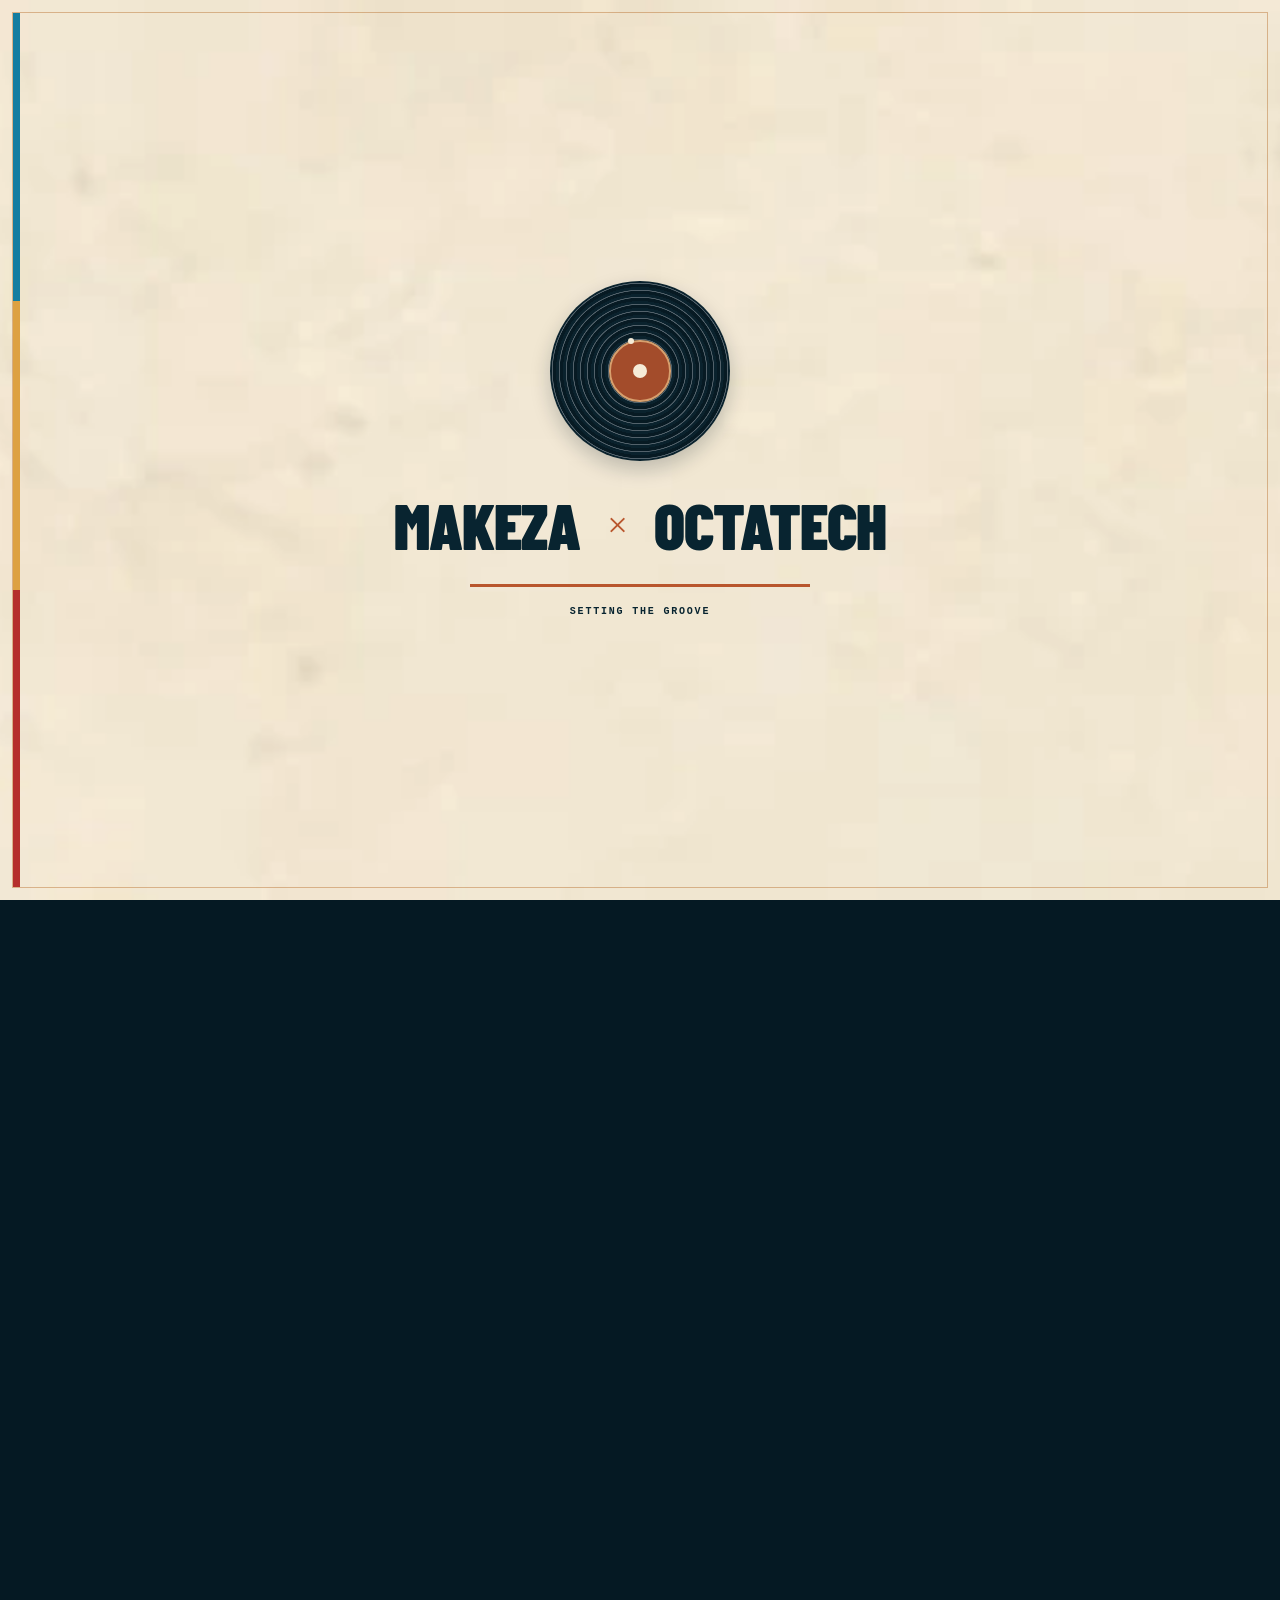
==== index.html @ 23721534 "Build Groovy Shisha demo with branded intro and studio credits" ====
<!DOCTYPE html>

<html lang="en"><head><meta charset="utf-8"/><meta content="width=device-width, initial-scale=1" name="viewport"/><meta content="#081f2a" name="theme-color"/><meta content="Groovy Shisha Lounge. Four distinctive house blends, thoughtfully prepared shisha, and a vinyl listening room. Discover Country, Blues, Classic Rock, and Jazz Fusion." name="description"/><title>Groovy Shisha Lounge | The Spirit of Music™</title><link href="styles.css" rel="stylesheet"/><link href="index.html" rel="canonical"/><meta content="website" property="og:type"/><meta content="Groovy Shisha Lounge" property="og:site_name"/><meta content="Groovy Shisha Lounge | The Spirit of Music™" property="og:title"/><meta content="Groovy Shisha Lounge. Four distinctive house blends, thoughtfully prepared shisha, and a vinyl listening room. Discover Country, Blues, Classic Rock, and Jazz Fusion." property="og:description"/><meta content="https://stonegroovespirits.com/" property="og:url"/><meta content="noindex,nofollow" name="robots"/>
<meta content="https://stonegroovespirits.com/assets/groovy-art-bed822aa70d528.png" property="og:image"/>
<meta content="Groovy Shisha Lounge — Groovy Shisha Lounge approved artwork" property="og:image:alt"/>
<meta content="1536" property="og:image:width"/>
<meta content="934" property="og:image:height"/>
<meta content="summary_large_image" name="twitter:card"/>
<script type="application/ld+json">{"@context":"https://schema.org","@graph":[{"@type":"Organization","@id":"https://stonegroovespirits.com/#organization","name":"Groovy Shisha Lounge","url":"https://stonegroovespirits.com/","logo":"https://stonegroovespirits.com/assets/stone-groove-spirits-logo-copper-master.svg","description":"Groovy Shisha Lounge brings four house shisha blends together with a vinyl listening room. Explore Country, Blues, Classic Rock, and Jazz Fusion.","address":{"@type":"PostalAddress","addressLocality":"Anaheim","addressRegion":"CA","addressCountry":"US"}},{"@type":"WebSite","@id":"https://stonegroovespirits.com/#website","name":"Groovy Shisha Lounge","url":"https://stonegroovespirits.com/","publisher":{"@id":"https://stonegroovespirits.com/#organization"},"inLanguage":"en-US"}]}</script>




<!-- Stone Groove Spirits 21+ self-affirmation: site-wide, 2-hour remember -->



<link href="sg-trade/sg-trade-nav.css" rel="stylesheet"/>
<link href="sg-trade/sg-header-readability.css" rel="stylesheet"/><link href="sg-drop-list/drop-list.css" rel="stylesheet"/>
<script defer="" src="sg-drop-list/drop-list.js"></script>
<link href="sg-drop-list/sg-nav-refinement.css" rel="stylesheet"/>
<link href="demo.css" rel="stylesheet"/><script>document.documentElement.classList.add('demo-booting');</script><script defer="" src="demo.js"></script></head><body><div aria-label="Loading Groovy Shisha" aria-live="polite" class="demo-loader" role="status">
<div class="demo-loader-inner">
<div aria-hidden="true" class="demo-record"></div>
<div class="demo-loader-brand"><span>Makeza</span><span>×</span><span>Octatech</span></div>
<div aria-hidden="true" class="demo-loader-track"><span></span></div>
<p class="demo-loader-status">Setting the groove</p>
</div>
</div>

<header class="topbar"><a aria-label="Groovy Shisha Lounge home" class="brand" href="index.html#top"><img alt="Groovy Shisha Lounge — official copper logo" src="assets/stone-groove-spirits-logo-copper-master.svg"/></a><span class="location">ANAHEIM, CA</span><nav aria-label="Main navigation" id="nav"><a href="collection.html">THE COLLECTION</a><a href="musically-mastered.html">MUSICALLY INSPIRED</a><a href="where-to-buy.html">VISIT THE LOUNGE</a><a href="craft.html">OUR CRAFT</a><a href="story.html">OUR STORY</a><a class="sg-trade-nav-link" href="trade-partnerships.html">TRADE &amp; PARTNERSHIPS</a><a href="where-to-buy.html" rel="noopener noreferrer">OUR HI-FI BAR</a><a class="sgdl-nav-cta" data-sg-drop-list-open="" href="index.html#the-drop-list">THE DROP LIST</a></nav><button aria-controls="nav" aria-expanded="false" class="menu-toggle" id="menu-toggle">MENU <span aria-hidden="true">☰</span></button></header>
<main id="top"><section aria-label="Groovy Shisha Lounge mobile introduction" class="sg-mobile-hero">
<div class="sgmh-top"><a aria-label="Groovy Shisha Lounge home" class="sgmh-brand-corrected" href="index.html#top"><img alt="Groovy Shisha Lounge — official copper logo" src="assets/stone-groove-spirits-logo-copper-master.svg"/></a><span>ANAHEIM, CA</span><button aria-controls="sgmh-links" aria-expanded="false" id="sgmh-menu" type="button">MENU ☰</button></div>
<nav aria-label="Mobile homepage navigation" class="sgmh-links" id="sgmh-links"><a href="collection.html">THE COLLECTION</a><a href="musically-mastered.html">MUSICALLY INSPIRED</a><a href="where-to-buy.html">VISIT THE LOUNGE</a><a href="craft.html">OUR CRAFT</a><a href="story.html">OUR STORY</a><a class="sg-trade-nav-link" href="trade-partnerships.html">TRADE &amp; PARTNERSHIPS</a><a href="where-to-buy.html" rel="noopener noreferrer">OUR HI-FI BAR</a><a class="sgdl-nav-cta" data-sg-drop-list-open="" href="index.html#the-drop-list">THE DROP LIST</a></nav>
<div class="sgmh-lead"><div class="sgmh-kicker">THE SPIRIT OF MUSIC™ <span></span> SG / 001</div><h1>EVERY SESSION<br/>HAS A STORY.<br/><em>OURS IS WRITTEN<br/>IN MUSIC.</em></h1><p class="sgmh-bold">Carefully selected. Expertly blended. Musically Inspired.</p><p>We select distinctive shisha blends, compose expressive combinations, and pair every session with the warmth and energy of music.</p><p>Four expressions, each with a character all its own. Every one a reflection of our passion for music and thoughtfully prepared shisha.</p><a class="sgmh-cta" href="collection.html">EXPLORE THE COLLECTION <span>→</span></a></div>
<div class="sgmh-stage sgmh-approved-panel"><img alt="Approved Groovy Shisha Blues Shisha mobile hero artwork with correct hookah, full T-cork, vinyl and music-release graphics" class="sgmh-approved-art" height="1297" src="assets/groovy-art-7e37082dc2085c.png" width="1212"/></div>
</section>
<section aria-labelledby="hero-title" class="hero"><div aria-label="Hero shortcuts" class="hero-approved-hotspots"><a aria-label="Explore the collection" class="hero-hotspot hero-cta-hotspot" href="collection.html"></a></div><div aria-hidden="true" class="sg-nav-clean-overlay"></div>
<nav aria-label="Homepage main navigation" class="sg-worn-live-nav">
<a href="collection.html">THE COLLECTION</a>
<a href="musically-mastered.html">MUSICALLY INSPIRED</a><a href="where-to-buy.html">VISIT THE LOUNGE</a>
<a href="craft.html">OUR CRAFT</a>
<a href="story.html">OUR STORY</a>
<a class="sg-trade-nav-link" href="trade-partnerships.html">TRADE &amp; PARTNERSHIPS</a><a href="where-to-buy.html" rel="noopener noreferrer">OUR HI-FI BAR</a>
<a class="sgdl-nav-cta" data-sg-drop-list-open="" href="index.html#the-drop-list">THE DROP LIST</a></nav><a aria-label="Groovy Shisha Lounge — home" class="sg-worn-home-logo" href="index.html#top"><img alt="Groovy Shisha Lounge — official copper logo" src="assets/stone-groove-spirits-logo-copper-master.svg"/></a><div aria-label="Groovy Shisha Lounge logo" class="sg-hero-brand-overlay"><img alt="Groovy Shisha Lounge — black logo with integrated Spirits" src="assets/stone-groove-spirits-logo-black-master.svg"/></div><div class="hero-copy paper"><div class="eyebrow">THE SPIRIT OF MUSIC™ <span class="rule"></span></div><h1 id="hero-title">EVERY SESSION<br/>HAS A STORY.<br/><em>OURS IS WRITTEN<br/>IN MUSIC.</em></h1><p class="lead"><strong>Carefully selected. Expertly blended. Musically Inspired.</strong></p><p>We select distinctive shisha blends, compose expressive combinations, and pair every session with the warmth and energy of music.</p><p>Four expressions, each with a character all its own. Every one a reflection of our passion for music and thoughtfully prepared shisha.</p><a class="button copper-button" href="collection.html">EXPLORE THE COLLECTION <span>→</span></a><span class="hero-plus">＋</span></div><div class="hero-stage"><div aria-hidden="true" class="hero-bars"></div><div aria-hidden="true" class="record record-hero"></div><img alt="A brass Groovy Shisha hookah with an amber water base." class="hero-bottle" height="1435" src="assets/groovy-art-4f913ceccc529d.png" width="462"/><div class="hero-topnote mono">SIDE A   |   SG-001<br/><span>TRACK 01 — BLUES</span><br/>SIGNATURE SHISHA</div><div class="hero-card paper"><img alt="Groovy Shisha Lounge — official black logo" src="assets/stone-groove-spirits-logo-black-master.svg" style="filter:none"/><p>A MORE MUSICAL<br/>KIND OF SHISHA</p></div><div class="hero-track mono">FOUR EXPRESSIONS. INFINITE STORIES.<hr/>01   COUNTRY<br/><b>02   BLUES</b><br/>03   CLASSIC ROCK<br/>04   JAZZ FUSION</div></div></section>
<section aria-labelledby="collection-title" class="collection collection-visual" id="collection">
<div aria-label="Section 01 The Collection — Four Expressions. Four Distinct Voices. Approved homepage artwork showing Groovy Shisha Country, Blues, Classic Rock, and Jazz Fusion expressions." class="collection-approved" role="img">
<div aria-label="Collection shortcuts" class="collection-hotspots">
<a aria-label="Meet the lineup" class="collection-linkup" href="collection.html"></a>
<a aria-label="Country bourbon shisha" class="collection-card-country" href="country-bourbon.html"></a>
<a aria-label="Blues bourbon shisha" class="collection-card-blues" href="blues-bourbon.html"></a>
<a aria-label="Classic Rock straight rye shisha" class="collection-card-rock" href="classic-rock-rye.html"></a>
<a aria-label="Jazz Fusion American single malt shisha" class="collection-card-jazz" href="jazz-fusion.html"></a>
<a aria-label="Explore each expression" class="collection-explore" href="collection.html"></a>
</div>
</div>
<div aria-label="The Collection, mobile" class="collection-mobile-fallback sgmc-mobile paper">
<div class="sgmc-topline"><span>01 / THE COLLECTION</span><span>SG—004</span></div>
<h2 id="collection-title">FOUR<br/>EXPRESSIONS.<br/><em>FOUR DISTINCT<br/>VOICES.</em></h2>
<div class="sgmc-intro">
<p>Every great artist has a signature sound. Every great blend has a character all its own.</p>
<p>Meet the Groovy Shisha lineup: Country, Blues, Classic Rock, and Jazz Fusion. Four distinctive house blends, each composed with intention, paired with music, and unmistakably its own.</p>
</div>
<div class="sgmc-liner"><strong>MEET THE LINEUP</strong><span>FOUR GENRES. FOUR BLENDS.<br/>INFINITE STORIES.</span></div>
<div class="sgmc-grid" id="collection-lineup"><article class="sgmc-spirit">
<a aria-label="Explore Country shisha" href="country-bourbon.html"><img alt="Approved Groovy Shisha Country original album artwork" height="345" src="assets/art-b0f0ca1c51a087.webp" width="342"/></a>
<div class="sgmc-spirit-details"><h3>COUNTRY</h3><div class="sgmc-type">SIGNATURE SHISHA</div><p>Warmth. Character. Timeless appeal.</p><a aria-label="Explore Country" class="sgmc-explore-link" href="country-bourbon.html">EXPLORE EXPRESSION <span aria-hidden="true">↗</span></a></div>
</article>
<article class="sgmc-spirit">
<a aria-label="Explore Blues shisha" href="blues-bourbon.html"><img alt="Approved Groovy Shisha Blues original album artwork" height="345" src="assets/art-1bf3a6f270babd.webp" width="340"/></a>
<div class="sgmc-spirit-details"><h3>BLUES</h3><div class="sgmc-type">SIGNATURE SHISHA</div><p>Soulful. Expressive. Full of character.</p><a aria-label="Explore Blues" class="sgmc-explore-link" href="blues-bourbon.html">EXPLORE EXPRESSION <span aria-hidden="true">↗</span></a></div>
</article>
<article class="sgmc-spirit">
<a aria-label="Explore Classic Rock shisha" href="classic-rock-rye.html"><img alt="Approved Groovy Shisha Classic Rock original album artwork" height="345" src="assets/art-70e6ff052b093f.webp" width="345"/></a>
<div class="sgmc-spirit-details"><h3>CLASSIC ROCK</h3><div class="sgmc-type">SIGNATURE SHISHA</div><p>Bold. Uncompromising. Full of attitude.</p><a aria-label="Explore Classic Rock" class="sgmc-explore-link" href="classic-rock-rye.html">EXPLORE EXPRESSION <span aria-hidden="true">↗</span></a></div>
</article>
<article class="sgmc-spirit">
<a aria-label="Explore Jazz Fusion shisha" href="jazz-fusion.html"><img alt="Approved Groovy Shisha Jazz Fusion original album artwork" height="345" src="assets/art-f47c939307b2cd.webp" width="346"/></a>
<div class="sgmc-spirit-details"><h3>JAZZ FUSION</h3><div class="sgmc-type">SIGNATURE SHISHA</div><p>Layered. Unexpected. Beautifully complex.</p><a aria-label="Explore Jazz Fusion" class="sgmc-explore-link" href="jazz-fusion.html">EXPLORE EXPRESSION <span aria-hidden="true">↗</span></a></div>
</article></div>
<a class="sgmc-cta" href="collection.html">EXPLORE EACH EXPRESSION <span aria-hidden="true">→</span></a>
<div class="sgmc-footer"><span>GROOVY SHISHA LOUNGE</span><span>ANAHEIM, CA / EST. 2016</span></div>
</div>
<div class="sr-only">
<h2 id="collection-title-accessible">Four Expressions. Four Distinct Voices.</h2>
<p>Every great artist has a signature sound. Every great blend has a character all its own.</p>
<p>Meet the Groovy Shisha lineup: Country, Blues, Classic Rock, and Jazz Fusion.</p>
</div>
</section>
<section aria-labelledby="mastered-title" class="mastered" id="mastered">
<div aria-label="Section 02 Musically Inspired — approved poster artwork explaining the Groovy Shisha Musically Inspired process." class="mastered-desktop" role="img"><div class="sg-mm-official-mark"><img alt="Official Musically Inspired mark" src="assets/musically-mastered-mark-primary.svg"/></div>
<div class="mastered-hotspots">
<a aria-label="Discover Musically Inspired" class="mastered-cta" href="musically-mastered.html"></a>
</div>
</div>
<div class="mastered-mobile sg-mobile-mastered-v2">
<div class="sg-mm-art"><img alt="Approved Musically Inspired artwork with copper MM mark, oversized condensed title, record-groove geometry, and warm-paper texture" height="724" src="assets/groovy-art-85f0da89b1d358.png" width="1008"/><div class="sg-mm-mobile-mark"><img alt="Official Musically Inspired mark" src="assets/musically-mastered-mark-primary.svg"/></div></div>
<div class="sg-mm-copy">
<div class="sg-mm-head"><span>02 / MUSICALLY INSPIRED</span><span>SG-001 · SIDE A</span></div>
<h2 id="mastered-title">THE MUSIC IS<br/><em>IN THE MAKING.</em></h2>
<p>Music has always had the power to move us. At Groovy Shisha, that energy sets the tone for the evening.</p>
<p>Our Musically Inspired approach brings together carefully selected house blends and a listening program shaped by country, blues, classic rock, and jazz. Each blend has a playlist, and every record adds something to the room.</p>
<p>It is where our passion for music meets our attention to shisha. From the first selection to the final track, aroma, preparation, lighting, and sound come together to give each session its own distinctive character.</p>
<p class="sg-mm-pull">The music is part of the evening, from the first track to the last.</p>
<a class="sg-mm-button" href="musically-mastered.html">DISCOVER MUSICALLY INSPIRED <span aria-hidden="true">⟶</span></a>
<div class="sg-mm-bottom"><span>SOUND · LEAF · AROMA · CHARACTER</span><span>ANAHEIM, CA</span></div>
</div>
</div>
</section>
<section aria-label="03 — Our Point of View: Great music leaves a mark. So should shisha." class="manifesto manifesto-approved" id="point-of-view">
<img alt="03 / Our Point of View. Great Music Leaves a Mark. So Should Shisha. The original house blend is the studio track. We engineer the final song—through selection, blending, and a process that treats music as a creative force." class="sg03-mobile-final-art" height="1672" src="assets/groovy-art-fc9201e30acc53.png" width="941"/>
<img alt="03 / OUR POINT OF VIEW. GREAT MUSIC LEAVES A MARK. SO SHOULD SHISHA. The original house blend is the studio track. We engineer the final song—through selection, blending, and a process that treats music as a creative force." class="manifesto-approved-image" height="353" src="assets/groovy-art-3702a52c31c555.png" width="2048"/>
<div class="sr-only-section03"><h2>Great Music Leaves a Mark. So Should Shisha.</h2><p>The house blend is the studio track. We compose the final session through selection, blending, and a lounge that treats music as a creative force.</p></div>
</section>
<section aria-labelledby="craft-title" class="craft craft-approved-section paper" id="craft">
<h2 class="sr-only" id="craft-title">The Art of the Blend</h2>
<div aria-label="04 — The Art of the Blend. Every Blend Earns Its Place in the Band. Approved full-width arrangement graphic with Foundation, Melody, Rhythm and Harmony." class="craft-approved-art" role="img"><a aria-label="Explore Our Craft" class="craft-approved-link" href="craft.html"></a></div>
<div aria-label="The Art of the Blend mobile presentation" class="sgc4-mobile">
<div class="sgc4-mast"><img alt="04 / THE ART OF THE BLEND. Every Blend Earns Its Place in the Band." height="470" loading="lazy" src="assets/groovy-art-5df0dd1c6de3d4.png" width="760"/></div>
<div class="sgc4-editorial">
<p class="sgc4-intro">Great music begins with exceptional musicians.<br/>Great shisha begins with exceptional blends.</p>
<p class="sgc4-body">We select blends for character, aroma, and the role each can play. Then we compose, bringing individual notes together until they find balance, harmony, and a collective voice.</p>
<p class="sgc4-closing">The art is in the arrangement.</p>
<a class="sgc4-cta" href="craft.html">EXPLORE OUR CRAFT <span aria-hidden="true">→</span></a>
</div>
<div class="sgc4-sheet" id="craft-details">
<header class="sgc4-sheethead">
<div class="sgc4-brand">STONE<br/>GROOVE <small>LOUNGE</small></div>
<div class="sgc4-sheetname">BLEND ARRANGEMENT <small>SELECT / COMPOSE / BALANCE / MASTER</small></div>
</header>
<div class="sgc4-roles">
<article class="sgc4-role">
<div class="sgc4-role-color" style="background:#e5a12e"></div>
<div class="sgc4-role-main">
<div class="sgc4-topline"><span class="sgc4-num">01</span></div>
<div class="sgc4-grid">
<div class="sgc4-titleblock">
<h3>FOUNDATION</h3>
<div class="sgc4-role-desc">STRUCTURE AND DEPTH</div>
</div>
<div class="sgc4-barrel"><img alt="Approved illustrated foundation shisha barrel" height="136" loading="lazy" src="assets/groovy-art-f9ed08fcaaf928.png" width="163"/></div>
<div class="sgc4-tastes"><div>APPLE</div><div>CARAMEL</div><div>VANILLA</div><div>LASTING FINISH</div></div>
</div>
<div class="sgc4-meter">
<small>LEVEL</small>
<div class="sgc4-ticks"><i style="left:61%"></i></div>
<span>-12</span><span class="sgc4-plus">+12</span>
</div>
</div>
</article>
<article class="sgc4-role">
<div class="sgc4-role-color" style="background:#1c87b5"></div>
<div class="sgc4-role-main">
<div class="sgc4-topline"><span class="sgc4-num">02</span></div>
<div class="sgc4-grid">
<div class="sgc4-titleblock">
<h3>MELODY</h3>
<div class="sgc4-role-desc">BRIGHTNESS AND LIFT</div>
</div>
<div class="sgc4-barrel"><img alt="Approved illustrated melody shisha barrel" height="135" loading="lazy" src="assets/groovy-art-485b91f181ae78.png" width="210"/></div>
<div class="sgc4-tastes"><div>CITRUS PEEL</div><div>HONEY</div><div>BAKING SPICE</div><div>BRIGHT CHARACTER</div></div>
</div>
<div class="sgc4-meter">
<small>LEVEL</small>
<div class="sgc4-ticks"><i style="left:53%"></i></div>
<span>-12</span><span class="sgc4-plus">+12</span>
</div>
</div>
</article>
<article class="sgc4-role">
<div class="sgc4-role-color" style="background:#c53935"></div>
<div class="sgc4-role-main">
<div class="sgc4-topline"><span class="sgc4-num">03</span></div>
<div class="sgc4-grid">
<div class="sgc4-titleblock">
<h3>RHYTHM</h3>
<div class="sgc4-role-desc">DRIVE AND INTENSITY</div>
</div>
<div class="sgc4-barrel"><img alt="Approved illustrated rhythm shisha barrel" height="139" loading="lazy" src="assets/groovy-art-df33f51507a1f0.png" width="160"/></div>
<div class="sgc4-tastes"><div>DARK FRUIT</div><div>CITRUS</div><div>WARM SPICE</div><div>BOLD PRESENCE</div></div>
</div>
<div class="sgc4-meter">
<small>LEVEL</small>
<div class="sgc4-ticks"><i style="left:66%"></i></div>
<span>-12</span><span class="sgc4-plus">+12</span>
</div>
</div>
</article>
<article class="sgc4-role">
<div class="sgc4-role-color" style="background:#0b2a3b"></div>
<div class="sgc4-role-main">
<div class="sgc4-topline"><span class="sgc4-num">04</span></div>
<div class="sgc4-grid">
<div class="sgc4-titleblock">
<h3>HARMONY</h3>
<div class="sgc4-role-desc">SMOOTHNESS AND BALANCE</div>
</div>
<div class="sgc4-barrel"><img alt="Approved illustrated harmony shisha barrel" height="143" loading="lazy" src="assets/groovy-art-586ab32ed9c75b.png" width="212"/></div>
<div class="sgc4-tastes"><div>TOFFEE</div><div>DRIED STONE FRUIT</div><div>SUBTLE SMOKE</div><div>LINGERING COMPLEXITY</div></div>
</div>
<div class="sgc4-meter">
<small>LEVEL</small>
<div class="sgc4-ticks"><i style="left:59%"></i></div>
<span>-12</span><span class="sgc4-plus">+12</span>
</div>
</div>
</article>
</div>
<footer class="sgc4-sheetfoot"><img alt="The final blend footer graphic" height="141" loading="lazy" src="assets/groovy-art-3b4ebd6fca602c.png" width="730"/></footer>
</div>
</div>
</section>
<section aria-label="05 / The Pour" class="pour dark pour-approved-section" id="pour">
<div aria-label="The approved Groovy Shisha The Pour design: a neat shisha tasting glass and a rocks cocktail before a drum set on the left, with large cream and copper statement typography on a navy ground: Made to Stand Alone. Born to Play Together." class="pour-approved-art" role="img"></div>
<div class="pour-mobile-fallback"><div class="pour-image"><img alt="A neat pour and shisha cocktail with crystal-clear ice, with a drum kit softly blurred in the background" height="1086" src="assets/groovy-art-79c1f4a43895d2.png" width="1448"/></div><div class="pour-copy"><div class="section-label">05 / THE POUR</div><h2>MADE TO STAND ALONE.<br/><em>BORN TO PLAY TOGETHER.</em></h2><p>A remarkable shisha blend should have a character of its own while bringing something distinctive to the ensemble.</p><p>Every Groovy Shisha expression is composed for aroma, balance, and character. Choose a house signature or explore a blend with the team, then settle into the listening room while the evening plays out on vinyl.</p></div><div class="pour-track mono"><div>CLASSIC <span>TRACK 1</span></div><div>HOUSE BLEND <span>TRACK 2</span></div><div>IN GOOD COMPANY <span>TRACK 3</span></div><p>GREAT SHISHA PLAYS<br/>WELL WITH OTHERS</p></div></div>
<div class="pour-section-accessible"><h2>Made to Stand Alone. Born to Play Together.</h2><p>A remarkable shisha blend should have a character of its own while bringing something distinctive to the ensemble.</p><p>Every Groovy Shisha expression is composed for aroma, balance, and character. Choose a house signature or explore a blend with the team, then settle into the listening room while the evening plays out on vinyl.</p><p>Track 1: Classic. Track 2: House blend. Track 3: In good company.</p></div>
<div aria-label="05 / The Pour mobile design" class="sgp5-mobile">
<div class="sgp5-photo"><img alt="Approved photograph of two shisha pours with softly blurred drums in the background" height="724" loading="lazy" src="assets/groovy-art-1da69b7844ac65.png" width="800"/></div>
<div class="sgp5-panel">
<div class="sgp5-kicker"><span>05 / THE POUR</span><i></i></div>
<img alt="Made to Stand Alone. Born to Play Together." class="sgp5-statement" height="242" loading="lazy" src="assets/art-1a1d03d49fc3a8.webp" width="872"/>
<p>A remarkable shisha blend should have a character of its own while bringing something distinctive to the ensemble.</p>
<p>Every Groovy Shisha expression is composed for aroma, balance, and character. Choose a house signature or explore a blend with the team, then settle into the listening room while the evening plays out on vinyl.</p>
<div aria-label="Three ways to enjoy the shisha" class="sgp5-tracks">
<div><span>CLASSIC</span><span>TRACK 1</span></div>
<div><span>HOUSE BLEND</span><span>TRACK 2</span></div>
<div><span>IN GOOD COMPANY</span><span>TRACK 3</span></div>
</div>
<div class="sgp5-foot"><div aria-hidden="true" class="sgp5-levels"><b></b><b></b><b></b><b></b><b></b><b></b><b></b><b></b><b></b></div><span>GOOD SHISHA PLAYS<br/>WELL WITH OTHERS</span></div>
</div>
</div></section>
<section aria-labelledby="story-title" class="story story-approved" id="story">
<div aria-label="Approved Section 06 Our Story design, with Sami depicted playing drums, Built on Music headline and liner notes." class="story-desktop-art" role="img"></div>
<div class="story-mobile sg-s6-mobile">
<div class="sg-s6-photo">
<img alt="Sami depicted playing drums in the listening room." height="768" loading="lazy" src="assets/groovy-sami-story-mobile.png" width="954"/>
</div>
<div class="sg-s6-paper">
<div class="sg-s6-kicker"><span>06 / OUR STORY</span><span>ANAHEIM, CALIFORNIA</span></div>
<h2 id="story-title">BUILT ON<br/>MUSIC.</h2>
<div class="sg-s6-subtitle">BEFORE THERE WAS SHISHA,<br/>THERE WAS MUSIC.</div>
<div class="sg-s6-storycopy">
<p>Groovy Shisha brings together a passion for music, the ritual of preparing shisha, and the pleasure of spending an evening in good company.</p>
<p>A great session has the rhythm of a great record. Each part contributes to the whole, from the blend and its preparation to the lighting, conversation, and selection playing through the room.</p>
<p>That idea is the foundation for Groovy Shisha Lounge.</p>
<p>We approach shisha with an appreciation for tradition, an instinct for composition, and an attention to detail. From selecting aromatic blends to building a listening program, music influences the way we welcome guests and shape the evening.</p>
<p>Rooted in a love of music and shared experiences, Groovy Shisha is a place to find your favorite blend, discover a record, and make time for good company.</p>
</div>
<div class="sg-s6-notes">
<div class="sg-s6-notes-heading">LOUNGE NOTES</div>
<div class="sg-s6-name">OUR TEAM</div>
<div class="sg-s6-roles">MUSIC   /   BLENDS   /   TEAM</div>
<div class="sg-s6-location">ANAHEIM, CA</div>
</div>
<div class="sg-s6-finale">MUSIC IS OUR FOUNDATION.<br/><span>SHISHA IS OUR VOICE.</span></div>
</div>
</div>
<div class="sr-only"><h2 id="story-title-accessible">Built on Music.</h2><p>Before there was shisha, there was music. Music is our foundation. Shisha is our voice.</p></div>
</section>
</main><footer><div class="footer-brand"><img alt="Groovy Shisha Lounge — official copper logo" src="assets/stone-groove-spirits-logo-copper-master.svg"/><span class="script">The Spirit of Music™</span></div><div>ANAHEIM, CALIFORNIA</div><nav aria-label="Footer navigation"><a href="collection.html">THE COLLECTION</a><a href="musically-mastered.html">MUSICALLY INSPIRED</a><a href="where-to-buy.html">VISIT THE LOUNGE</a><a href="craft.html">OUR CRAFT</a><a href="story.html">OUR STORY</a><a href="where-to-buy.html" rel="noopener noreferrer">OUR HI-FI BAR</a><a class="sg-trade-nav-link" href="trade-partnerships.html">TRADE &amp; PARTNERSHIPS</a><a class="sg-trade-footer-privacy" href="privacy.html">PRIVACY NOTICE</a> <a class="sg-trade-footer-privacy" href="terms-of-use.html">TERMS OF USE</a><a class="sgdl-footer-link" data-sg-drop-list-open="" href="index.html#the-drop-list">THE DROP LIST</a></nav><small>Groovy Shisha · A shisha lounge concept.</small></footer><div aria-label="Website credits" class="demo-credit">Built exclusively by <a href="https://makezaa.com" rel="noopener noreferrer" target="_blank">Makezaa</a><span aria-hidden="true">×</span><a href="https://octetec.com/" rel="noopener noreferrer" target="_blank">Octatech</a></div>
<script defer="True" src="script.js"></script>


</body></html>
---- styles.css ----
:root{--navy:#082430;--ink:#071c29;--cream:#f5ebd7;--copper:#b9562d;--orange:#e28a3c;--red:#b52f2c;--blue:#137da1;--line:#d9be99;--mono:'Courier New',Courier,monospace}*{box-sizing:border-box}html{scroll-behavior:smooth}body{margin:0;background:#051923;color:var(--ink);font-family:var(--mono);font-size:15px}img{max-width:100%}a{color:inherit}button{cursor:pointer}.paper{background-color:var(--cream);background-image:radial-gradient(rgba(102,61,33,.11) .55px,transparent .8px),linear-gradient(125deg,rgba(255,255,255,.45),transparent 55%);background-size:7px 7px,100% 100%}.dark{background-color:var(--navy);background-image:radial-gradient(rgba(201,173,127,.12) .5px,transparent 1px),linear-gradient(140deg,rgba(5,14,22,.35),transparent);background-size:6px 6px,100% 100%;color:var(--cream)}h1,h2,h3,p{margin-top:0}h1,h2,h3,.button,.sheet-logo,.statement,.spirit-type{font-family:Impact,'Arial Narrow','Roboto Condensed',sans-serif;font-stretch:condensed;text-transform:uppercase}h1,h2,h3{letter-spacing:-.035em;line-height:.96}h1 em,h2 em{font-style:normal;color:var(--copper)}.section-label,.eyebrow,.mono{font-family:var(--mono);letter-spacing:.13em;font-size:12px;font-weight:bold}.section-label{margin-bottom:26px}.rule{display:inline-block;border-top:1px solid;opacity:.6;min-width:60px;vertical-align:middle;margin-left:20px}.script{font-family:Georgia,serif;font-style:italic;letter-spacing:-.04em}.button{display:inline-flex;justify-content:space-between;align-items:center;text-decoration:none;gap:22px;padding:13px 22px;letter-spacing:.075em;font-weight:700;font-size:17px;border:1px solid #8d3617;transition:filter .2s,transform .2s}.button:hover,.button:focus-visible{filter:brightness(1.13);transform:translateY(-2px)}.copper-button{background:var(--copper);color:#100f0e;box-shadow:inset 0 0 0 3px rgba(255,235,197,.16)}.topbar{background:#07202e;color:var(--cream);border-bottom:1px solid var(--copper);display:flex;align-items:center;gap:3.2%;height:78px;padding:8px 3%;position:relative;z-index:4}.brand{display:block;width:132px;flex-shrink:0}.brand img{display:block;width:100%;height:62px;object-fit:contain}.location{font-size:11px;letter-spacing:.19em;border-left:1px solid var(--line);padding-left:22px;white-space:nowrap}.topbar nav{display:flex;margin-left:auto;gap:25px}.topbar nav a,.top-cta{font-family:'Roboto Condensed',Arial,sans-serif;font-size:11px;font-weight:700;letter-spacing:.09em;text-decoration:none;white-space:nowrap}.topbar nav a:hover,.topbar nav a:focus-visible{color:var(--orange)}.top-cta{border:1px solid var(--copper);padding:13px}.menu-toggle{display:none}.hero{display:grid;grid-template-columns:48% 52%;min-height:720px;overflow:hidden}.hero-copy{position:relative;padding:55px 7% 52px 9%;z-index:1}.eyebrow{font-size:13px;letter-spacing:.3em;margin-bottom:25px}.hero h1{font-size:clamp(46px,5.1vw,92px);letter-spacing:-.052em;line-height:.96;margin-bottom:18px}.hero h1 em{display:inline-block}.hero-copy p{max-width:610px;font-size:15px;line-height:1.65;margin:0 0 17px}.hero-copy .lead{font:700 17px 'Roboto Condensed',Arial,sans-serif;line-height:1.4}.hero-copy .button{margin-top:28px}.hero-plus{position:absolute;right:9%;bottom:45px;font-size:52px;font-weight:100}.hero-stage{background:#072231;position:relative;isolation:isolate;min-height:720px;overflow:hidden;color:var(--cream)}.hero-stage:after{content:'';position:absolute;inset:0;border:1px solid rgba(253,233,201,.15);pointer-events:none}.hero-bars{position:absolute;inset:0;background:linear-gradient(90deg,transparent 6%,#147a9a 6% 12%,#d38230 12% 17%,#c63730 17% 21%,transparent 21% 86%,#155777 86% 92%,#ca5138 92% 96%,transparent 96%);opacity:.82}.record{background:repeating-radial-gradient(circle at center,#10151b 0px,#10151b 4px,#29323a 5px,#0b121b 7px,#0b121b 12px);border-radius:50%;box-shadow:0 3px 20px #010812aa}.record-hero{position:absolute;width:72%;aspect-ratio:1;left:20%;top:5%;border:2px solid #45505a}.hero-bottle{position:absolute;height:94%;left:17%;bottom:-1%;z-index:2;object-fit:contain;filter:drop-shadow(16px 15px 13px #030b12af)}.hero-topnote{position:absolute;right:6%;top:34px;text-align:right;line-height:2.1}.hero-topnote span{color:var(--orange)}.hero-card{position:absolute;right:0;top:33%;width:39%;padding:28px 18px 25px;min-height:200px;text-align:center;z-index:3;color:var(--navy);border:1px solid #b9ad98}.hero-card img{height:75px;width:160px;object-fit:contain;filter:brightness(0)}.hero-card p{margin:10px 0 0;font-size:13px;line-height:1.7;letter-spacing:.2em}.hero-track{position:absolute;right:4%;bottom:4%;width:41%;padding:13px 20px;background:#061b2ddd;line-height:2;z-index:3}.hero-track b{color:var(--orange)}.hero-track hr{border:0;border-top:1px solid var(--line)}.collection{padding:48px 5.5% 28px;position:relative;overflow:hidden}.collection h2{font-size:clamp(38px,4.5vw,80px);max-width:960px}.collection-heading{display:grid;grid-template-columns:65% 35%;min-height:260px}.collection-heading p{max-width:780px;line-height:1.5;margin-bottom:9px}.vinyl-stamp{position:relative;min-height:240px}.record-collection{position:absolute;right:-12%;top:-210px;width:min(480px,115%);aspect-ratio:1;display:grid;place-items:center}.label-disc{background:var(--cream);width:47%;aspect-ratio:1;border-radius:50%;border:5px solid var(--copper);display:flex;align-items:center;justify-content:center;flex-direction:column;text-align:center;padding:12px}.label-disc img{width:80%;height:72px;object-fit:contain}.label-disc small{font-size:9px;font-weight:700}.vinyl-stamp>.script{position:absolute;left:1%;top:85px;transform:rotate(-9deg);font-size:38px;color:var(--navy)}.mini-track{display:flex;justify-content:space-between;align-items:center;border-top:1px solid var(--ink);padding:13px 0 12px}.mini-track span{font-size:10px}.lineup{display:grid;grid-template-columns:repeat(4,minmax(0,1fr));gap:20px}.spirit{text-align:center;min-width:0}.spirit a{text-decoration:none}.cover{padding:7px;background:#e5d8bc;border:1px solid #bcaa8a;box-shadow:2px 3px 6px #0002;aspect-ratio:1}.cover img{display:block;width:100%;height:100%;object-fit:cover}.spirit h3{font-size:clamp(24px,2.9vw,49px);margin:13px 0 0}.spirit-type{font-size:clamp(12px,1.3vw,22px);letter-spacing:.12em;color:var(--copper)}.spirit p{border-top:1px solid #a8a092;padding-top:12px;font-size:12px;margin-top:12px}.section-foot{display:flex;justify-content:space-between;align-items:center;margin-top:28px;border-top:1px solid #aa9f8a;padding-top:18px;font-size:10px;gap:12px}.mastered{display:grid;grid-template-columns:49% 51%;min-height:590px}.mastered-mark{padding:43px 7% 35px;display:flex;flex-direction:column;align-items:center;justify-content:center;text-align:center;position:relative;overflow:hidden}.mastered-mark:after{content:'';position:absolute;aspect-ratio:1;border:1px solid #dbac78;border-radius:50%;width:90%;top:-19%;right:-24%;box-shadow:0 0 0 28px #d5a15a11,0 0 0 58px #d5a15a12,0 0 0 90px #d5a15a12;pointer-events:none}.mastered-mark .section-label{align-self:stretch;text-align:left;position:absolute;top:35px;left:7%}.mastered-mark img{width:190px;height:190px;object-fit:contain;position:relative;z-index:1}.mastered-mark h2{font-size:clamp(58px,6.3vw,110px);margin:18px 0;position:relative;z-index:1}.mastered-mark small{font-size:11px;letter-spacing:.22em}.mastered-text{padding:52px 6%;display:grid;grid-template-columns:1fr 125px;gap:32px}.mastered-text h2{font-size:clamp(49px,5.25vw,92px)}.mastered-body p{font-size:15px;line-height:1.48}.mastered-body .pull{font-size:25px;color:var(--orange);border-top:2px solid var(--copper);padding-top:14px}.mastered-aside{align-self:center;line-height:2.4;border-left:2px solid var(--copper);padding-left:16px;white-space:nowrap}.manifesto{background:var(--copper);color:var(--cream);padding:43px 6%;display:grid;grid-template-columns:65% 35%;gap:3%;position:relative;overflow:hidden;align-items:center;background-image:radial-gradient(rgba(58,25,17,.12) 1px,transparent 1.5px);background-size:7px 7px}.manifesto:after{content:'';position:absolute;right:-100px;top:-190px;width:460px;aspect-ratio:1;border-radius:50%;background:repeating-radial-gradient(circle,#091d2233 0,#091d2233 2px,transparent 3px,transparent 10px);pointer-events:none}.manifesto .section-label{margin:0 0 15px}.manifesto h2{font-size:clamp(33px,3.75vw,67px);position:relative;z-index:1;white-space:nowrap}.manifesto h2 span{color:var(--ink);-webkit-text-stroke:.5px var(--cream);paint-order:stroke fill}.manifesto h2 em{color:var(--cream)}.manifesto p{border-left:2px solid #f6dfc2;padding:8px 0 8px 32px;max-width:500px;font-size:18px;line-height:1.6;position:relative;z-index:1}.craft{display:grid;grid-template-columns:43% 57%;padding:45px 4.4%;gap:24px}.craft-copy{padding:15px 4% 0 0}.craft h2{font-size:clamp(42px,4.7vw,85px)}.craft .intro,.craft .outro{font-size:clamp(21px,2.1vw,35px);color:var(--navy);line-height:1.13}.craft-copy>p:not(.script){font-size:16px;line-height:1.5}.craft .outro{margin-top:20px}.blend-sheet{border:1px solid #ac9b85;background:#fff9ec99;padding:19px 22px;align-self:stretch;box-shadow:0 0 0 8px #f0dfc5aa}.blend-head{display:grid;grid-template-columns:30% 70%;border-bottom:1px solid #8d9a95;padding:0 0 18px;gap:20px}.sheet-logo{font-size:29px;line-height:.8}.sheet-logo small{display:block;font-size:10px;letter-spacing:.37em;margin-top:8px}.blend-head b{font:700 clamp(17px,2vw,35px) Impact,sans-serif;letter-spacing:.13em}.blend-head small,.blend-row small{display:block;font-size:10px;letter-spacing:.1em;margin-top:6px}.blend-row{display:grid;grid-template-columns:35px minmax(105px,1.2fr) 80px minmax(100px,1.2fr) 90px;gap:8px;align-items:center;border-bottom:1px solid #96a19d;padding:15px 0}.blend-row i{font-style:normal;color:var(--copper);font-size:23px}.blend-row strong{font:700 23px Impact,sans-serif}.blend-row p{font-size:10px;letter-spacing:.1em;line-height:1.7;margin:0}.barrel{display:inline-block;width:48px;height:62px;border:3px solid var(--navy);border-radius:35% 35% 30% 30%;background:repeating-linear-gradient(90deg,transparent 0 9px,#20384c 10px 12px,transparent 13px 18px),linear-gradient(0deg,transparent 8%,#20384c 9% 13%,transparent 14% 85%,#20384c 86% 90%,transparent 91%);justify-self:center}.barrel.side{transform:rotate(90deg)}.level{font-size:15px;letter-spacing:-.1em;color:var(--copper)}.blend-bottom{display:flex;justify-content:space-between;align-items:center;gap:10px;padding-top:15px;font-size:9px}.blend-bottom span{font-size:19px}.pour{display:grid;grid-template-columns:40% 43% 17%;min-height:480px;align-items:stretch}.pour-image{position:relative;overflow:hidden}.pour-image img{width:100%;height:100%;object-fit:cover;object-position:50% 50%;display:block}.pour-copy{padding:48px 5%}.pour h2{font-size:clamp(39px,4.1vw,74px);margin-bottom:25px}.pour h2 em{color:var(--orange)}.pour-copy p{font-size:16px;line-height:1.5;max-width:700px}.pour-track{border-left:1px solid var(--line);align-self:center;margin:0 12px 0 0;padding:25px 10px 25px 17px;font-size:10px;line-height:1.5}.pour-track div{border-block-start:1px solid #ccb798;padding:20px 0;display:flex;gap:12px;justify-content:space-between}.pour-track span{color:var(--orange)}.pour-track p{color:var(--cream);border-top:1px solid var(--line);padding-top:24px;margin-top:25px;line-height:1.8}.story{display:grid;grid-template-columns:46% 54%;min-height:620px}.story-image{position:relative;overflow:hidden}.story-image>img{width:100%;height:100%;object-fit:cover;object-position:center;display:block}.story-note{position:absolute;left:6%;top:5%;color:var(--cream);font-size:13px;line-height:1.8;text-shadow:0 2px 4px #111}.story-copy{padding:40px 5%;position:relative}.story-copy .section-label{display:flex;justify-content:space-between;gap:12px}.story h2{font-size:clamp(53px,5.3vw,95px);white-space:nowrap}.story h3{font-size:clamp(21px,2.25vw,40px);color:var(--copper);margin-bottom:20px}.story-columns{display:grid;grid-template-columns:1fr 130px;gap:30px}.story-columns p{line-height:1.48;font-size:14px;margin-bottom:12px}.founder-notes{border-left:1px solid var(--ink);padding-left:18px;font-size:11px;line-height:1.7}.founder-notes hr{border:0;border-top:1px solid #8b928e}.statement{background:var(--copper);color:var(--cream);font-size:clamp(20px,2.4vw,39px);line-height:1.1;white-space:nowrap;padding:13px 12px;margin-top:24px}.statement span{color:var(--ink)}.story-link{display:inline-block;margin-top:18px;font-size:12px;letter-spacing:.12em}footer{background:var(--navy);color:var(--cream);display:flex;gap:20px;align-items:center;justify-content:space-between;flex-wrap:wrap;padding:28px 4%;font:11px var(--mono)}.footer-brand{display:flex;align-items:center;gap:20px}.footer-brand img{width:96px}.footer-brand .script{font-size:24px;color:var(--orange)}footer nav{display:flex;gap:15px;flex-wrap:wrap}footer nav a{text-decoration:none}footer nav a:hover{text-decoration:underline}footer small{width:100%;border-top:1px solid #ffffff40;padding-top:15px;letter-spacing:.12em}
@media(max-width:1150px){.topbar{gap:18px}.topbar nav{gap:14px}.top-cta{display:none}.hero{min-height:630px}.hero-stage{min-height:630px}.hero-copy{padding-left:6%}.hero h1{font-size:clamp(43px,5.5vw,67px)}.hero-card{width:42%}.manifesto h2{white-space:normal}.story-columns{grid-template-columns:1fr}.founder-notes{display:none}.blend-row{grid-template-columns:27px 1.4fr 58px 1fr}.blend-row .level{display:none}.statement{white-space:normal}}@media(max-width:760px){.topbar{height:66px;padding:6px 18px}.brand{width:98px}.brand img{height:50px}.location{font-size:10px;margin-left:auto}.menu-toggle{display:block;background:none;border:1px solid var(--orange);color:var(--cream);padding:10px 12px;font:700 12px var(--mono)}.topbar nav{display:none;position:absolute;top:66px;left:0;right:0;background:var(--navy);margin:0;padding:20px;flex-direction:column;box-shadow:0 14px 20px #0009}.topbar nav.open{display:flex}.topbar nav a{font-size:15px;padding:8px}.hero{grid-template-columns:1fr}.hero-copy{padding:36px 7% 58px}.hero h1{font-size:clamp(41px,11vw,70px)}.hero-copy p{font-size:14px}.hero-stage{min-height:550px}.hero-bottle{height:95%;left:16%}.hero-card{top:38%;right:0;width:38%;padding:12px;min-height:140px}.hero-card img{height:46px}.hero-card p{font-size:10px}.hero-track{width:43%;font-size:9px}.hero-topnote{font-size:9px}.collection{padding:33px 5%}.collection-heading{display:block;min-height:0}.collection h2{font-size:clamp(33px,8.5vw,60px)}.collection-heading p{font-size:14px}.vinyl-stamp{display:none}.mini-track span{display:none}.lineup{grid-template-columns:repeat(2,minmax(0,1fr));gap:22px 12px}.spirit h3{font-size:31px}.spirit p{font-size:11px}.section-foot{flex-wrap:wrap;justify-content:center;text-align:center}.section-foot .button{order:-1;width:100%;justify-content:center}.mastered{grid-template-columns:1fr}.mastered-mark{min-height:430px}.mastered-mark h2{font-size:clamp(52px,13vw,85px)}.mastered-mark img{height:135px;width:135px}.mastered-text{padding:38px 6%;grid-template-columns:1fr 75px;gap:10px}.mastered-text h2{font-size:clamp(45px,10vw,70px)}.mastered-aside{font-size:9px;line-height:2}.manifesto{grid-template-columns:1fr;padding:35px 6%}.manifesto h2{font-size:clamp(33px,7.4vw,55px)}.manifesto p{font-size:15px;padding-left:18px}.craft{grid-template-columns:1fr;padding:35px 6%}.craft h2{font-size:clamp(45px,10vw,75px)}.blend-sheet{padding:12px}.blend-row{grid-template-columns:24px 1.5fr 54px 1fr}.blend-row p{font-size:9px}.blend-row strong{font-size:19px}.blend-head b{font-size:23px}.pour{grid-template-columns:1fr}.pour-image{height:390px}.pour-copy{padding:32px 6%}.pour h2{font-size:clamp(40px,8vw,60px)}.pour-track{margin:0 6% 32px;border-left:0;border-top:1px solid var(--line);display:grid;grid-template-columns:repeat(3,1fr);gap:10px;padding:10px 0}.pour-track div{display:block}.pour-track span{display:block}.pour-track p{grid-column:span 3}.story{grid-template-columns:1fr}.story-image{height:440px}.story-copy{padding:30px 6%}.story h2{font-size:clamp(46px,10.7vw,78px)}.story h3{font-size:clamp(22px,5vw,35px)}.statement{font-size:clamp(24px,5.5vw,36px)}footer{padding:25px 6%}footer nav{width:100%}}@media(max-width:400px){.location{display:none}.hero-card{width:43%}.hero-bottle{left:7%}.hero-track{width:52%}.mastered-text{grid-template-columns:1fr}.mastered-aside{display:none}.blend-row p{font-size:8px}}

/* Approved desktop Hero is reproduced pixel-for-pixel from the signed-off artwork.
   Semantic copy remains in the DOM for accessibility and indexing; hotspots
   provide working navigation without repainting the approved visual. */
@media (min-width:761px){
 .topbar{position:absolute;left:0;right:0;top:0;height:6.04vw;min-height:0;opacity:0;z-index:10;}
 .topbar a,.topbar button{pointer-events:auto;}
 .hero{position:relative;display:block;min-height:0;height:60.80729167vw;background:url('assets/groovy-art-bed822aa70d528.png') center top/100% 100% no-repeat;overflow:hidden;}
 .hero-copy,.hero-stage{position:absolute!important;inset:0!important;visibility:hidden!important;pointer-events:none!important;}
 .hero-approved-hotspots{position:absolute;inset:0;z-index:5;pointer-events:none;}
 .hero-hotspot{position:absolute;display:block;pointer-events:auto;background:transparent;}
 .hero-hotspot:focus-visible{outline:3px solid #f1ae4a;outline-offset:3px;background:#f1ae4a22;}
 .hero-nav-collection{left:49.4%;top:1.5%;width:9.3%;height:6.5%;}
 .hero-nav-mm{left:59.3%;top:1.5%;width:13.2%;height:6.5%;}
 .hero-nav-craft{left:72.2%;top:1.5%;width:8.3%;height:6.5%;}
 .hero-nav-story{left:79.6%;top:1.5%;width:7.8%;height:6.5%;}
 .hero-cta-hotspot{left:5.4%;top:87.9%;width:25.6%;height:7.7%;}
}
@media(max-width:760px){.hero-approved-hotspots{display:none;}}

.sr-only{position:absolute!important;width:1px!important;height:1px!important;padding:0!important;margin:-1px!important;overflow:hidden!important;clip:rect(0,0,0,0)!important;white-space:nowrap!important;border:0!important}
.collection-visual{position:relative;padding:0;min-height:auto;background:none;overflow:hidden}
.collection-approved{position:relative;aspect-ratio:1802 / 873;background:#f5ebd7 url('assets/groovy-art-ff305c6cd8a8cb.png') center/cover no-repeat;border-top:1px solid rgba(0,0,0,.08);border-bottom:1px solid rgba(0,0,0,.08)}
.collection-hotspots{position:absolute;inset:0;z-index:2}
.collection-hotspots a{position:absolute;display:block}
.collection-linkup{left:7.8%;top:36.1%;width:16.1%;height:3.7%}
.collection-card-country{left:7.25%;top:40.8%;width:21.2%;height:39.6%}
.collection-card-blues{left:29.1%;top:40.8%;width:21.2%;height:39.6%}
.collection-card-rock{left:50.8%;top:40.8%;width:21.2%;height:39.6%}
.collection-card-jazz{left:72.3%;top:40.8%;width:21.2%;height:39.6%}
.collection-explore{left:37.3%;top:88.8%;width:24.4%;height:6.1%}
.collection-mobile-fallback{display:none}
@media (max-width: 900px){
  .collection-visual{padding:48px 5.5% 28px}
  .collection-approved{display:none}
  .collection-mobile-fallback{display:block}
}


.mastered-desktop{position:relative;aspect-ratio:2048 / 682;background:#f5ebd7 url('assets/groovy-art-90e0712a31ec44.png') center/cover no-repeat;border-top:1px solid rgba(0,0,0,.08);border-bottom:1px solid rgba(0,0,0,.08)}
.mastered-hotspots{position:absolute;inset:0;z-index:2}
.mastered-hotspots a{position:absolute;display:block}
.mastered-cta{left:52.35%;top:84.3%;width:25.15%;height:9.0%}
.mastered-mobile{display:none}
@media (max-width: 900px){
  .mastered{padding:0}
  .mastered-desktop{display:none}
  .mastered-mobile{display:grid}
}


/* Section 02: full-width approved artwork; override inherited two-column layout. */
.mastered { display:block; width:100%; min-height:0; }
.mastered-desktop { display:block; width:100%; min-height:0; aspect-ratio:2048 / 682; background-size:100% 100%; }
.mastered-mobile { display:none; }
@media (max-width:900px) {
  .mastered {display:block;min-height:0;}
  .mastered-desktop {display:none;}
  .mastered-mobile {display:grid;grid-template-columns:1fr;}
}

/* SECTION 03 — exact approved ultra-thin-stroke graphic */
.manifesto.manifesto-approved{display:block!important;width:100%!important;max-width:none!important;min-height:0!important;padding:0!important;margin:0!important;background:#b94d2d!important;overflow:hidden!important;line-height:0!important}
.manifesto.manifesto-approved::before,.manifesto.manifesto-approved::after{content:none!important;display:none!important}
.manifesto-approved-image{display:block;width:100%;height:auto;aspect-ratio:2048/353;object-fit:fill}
.sr-only-section03{position:absolute!important;width:1px!important;height:1px!important;overflow:hidden!important;clip:rect(0,0,0,0)!important;white-space:nowrap!important}
/* Mobile section 03: reflow the full original message rather than zoom/crop wide artwork. */
.sg03-mobile{display:none}
@media(max-width:760px){
 .manifesto.manifesto-approved{display:block!important;background:#b94d2d!important;overflow:visible!important;line-height:normal!important}
 .manifesto-approved-image{display:none!important}
 .sg03-mobile{display:block!important;position:relative;isolation:isolate;overflow:hidden;color:#f5e9d2;
  padding:30px 22px 34px;
  background:#b94d2d;
  background-image:linear-gradient(135deg,rgba(255,230,190,.09),rgba(65,17,13,.13)),radial-gradient(rgba(45,14,12,.14) .75px, transparent 1.3px);
  background-size:100% 100%,6px 6px;
  border-top:3px solid #e2b78e;border-bottom:3px solid #e2b78e}
 .sg03-mobile:before{content:'“';position:absolute;left:-13px;top:4px;font:160px/1 Georgia,serif;color:#ffe4b5;opacity:.19;pointer-events:none}
 .sg03-mobile:after{content:'';position:absolute;right:-112px;bottom:-115px;width:260px;height:260px;border-radius:50%;border:1px solid #40201e;
  background:repeating-radial-gradient(circle at 50% 50%,transparent 0 4px,rgba(33,19,19,.27) 5px 6px,transparent 7px 11px);opacity:.35;z-index:-1;pointer-events:none}
 .sg03-mobile .sg03-kicker{font:700 11px/1.4 'Courier New',monospace;letter-spacing:.17em;color:#f4d7b7;margin:0 0 20px 9px}
 .sg03-mobile h2{margin:0 0 22px;letter-spacing:-.045em;line-height:.97;text-transform:uppercase;
 font:900 clamp(35px,9.6vw,60px)/.99 Impact,'Arial Narrow',sans-serif;color:#071c29}
 .sg03-mobile h2 .sg03-outline{-webkit-text-stroke:.45px #f8dfc1;paint-order:stroke fill;display:block}
 .sg03-mobile h2 .sg03-solid{display:block;color:#f8efdc;margin-top:9px}
 .sg03-mobile p{font:15px/1.65 'Courier New',monospace;color:#f8ead9;max-width:43ch;
 margin:16px 0 0;border-top:1px solid rgba(248,223,193,.7);padding-top:20px;position:relative;z-index:1}
}

/* Section 04 — approved artwork fidelity, desktop */
.craft-approved-section{display:block!important;padding:0!important;gap:0!important;background:#f4ecdb!important;position:relative;overflow:hidden}
.craft-approved-art{position:relative;width:100%;aspect-ratio:1774 / 887;background-image:url("assets/groovy-art-62c6fec7a4c004.png");background-position:center;background-size:100% 100%;background-repeat:no-repeat}
.craft-approved-link{position:absolute;left:4%;top:86.8%;width:24%;height:10%;z-index:2;display:block}
.craft-approved-link:focus-visible{outline:3px solid #0a3444;outline-offset:-3px}
.craft-approved-section .craft-mobile-fallback{display:none}
@media(max-width:900px){.craft-approved-section .craft-approved-art{display:none}.craft-approved-section .craft-mobile-fallback{display:grid;grid-template-columns:1fr;padding:28px 6%;gap:24px}}

/* Approved Section 05: exact image composition on desktop, responsive text-first mobile fallback. */
.pour.pour-approved-section{display:block!important;padding:0!important;min-height:0!important;position:relative;overflow:hidden}
.pour-approved-art{position:relative;display:block;width:100%;aspect-ratio:3/1;background-image:url("assets/groovy-art-7f6addde0e14e1.png");background-position:center center;background-repeat:no-repeat;background-size:100% 100%}
.pour-approved-section .pour-mobile-fallback{display:none}
.pour-section-accessible{position:absolute;clip:rect(0,0,0,0);white-space:nowrap;width:1px;height:1px;overflow:hidden}
@media(max-width:900px){.pour.pour-approved-section{display:block!important}.pour-approved-section .pour-approved-art{display:none}.pour-approved-section .pour-mobile-fallback{display:grid;grid-template-columns:1fr;padding:0;background:#082430}.pour-approved-section .pour-image{height:auto;aspect-ratio:16/10}.pour-approved-section .pour-copy{padding:32px 6% 12px}.pour-approved-section .pour-track{padding:16px 6% 32px}}

/* Section 06: preserve the approved original at the intended full-page width. */
.story.story-approved{display:block;min-height:0;position:relative;overflow:hidden}
.story-desktop-art{width:100%;aspect-ratio:2048 / 768;background:#f4ebdc url("assets/groovy-sami-story-desktop.png") center/100% 100% no-repeat}
.story-approved .story-mobile{display:none}
@media (max-width:900px){
 .story-approved .story-desktop-art{display:none}
 .story-approved .story-mobile{display:grid;grid-template-columns:1fr;min-height:0}
}

.sg-mobile-hero{display:none}
@media(max-width:760px){
 .topbar{display:none!important}
 .hero{display:none!important}
 .sg-mobile-hero{display:block;background:#f1e6d1;color:#0a2331;width:100%;overflow:hidden}
 .sgmh-top{display:flex;align-items:center;gap:12px;background:#082632;color:#f4e6cb;padding:13px 18px 12px;min-height:77px;border-bottom:3px solid #b96a39}
 .sgmh-top>a{display:block;width:107px;flex:0 0 107px}.sgmh-top img{display:block;width:100%;max-height:54px;object-fit:contain}
 .sgmh-top span{font:700 10px/1.2 var(--mono);letter-spacing:.06em;flex:1;white-space:nowrap}
 .sgmh-top button{background:transparent;color:#f1e2c6;border:1px solid #bf8b60;padding:10px;font:700 11px var(--mono);letter-spacing:.08em}
 .sgmh-links{display:none;flex-direction:column;padding:5px 18px 12px;background:#082632;color:#f1e6d1;gap:0}
 .sgmh-links.is-open{display:flex}
 .sgmh-links a{font:700 12px var(--mono);padding:13px 0;border-bottom:1px solid #b59c7c44;text-decoration:none}
 .sgmh-lead{padding:34px 22px 34px;background-color:var(--cream);background-image:radial-gradient(rgba(102,61,33,.11) .55px,transparent .8px),linear-gradient(125deg,rgba(255,255,255,.45),transparent 55%);background-size:7px 7px,100% 100%}
 .sgmh-kicker{font-family:var(--mono);font-size:13px;letter-spacing:.30em;font-weight:700;display:flex;align-items:center;gap:14px;white-space:nowrap;color:var(--ink);margin-bottom:23px}
 .sgmh-kicker span{flex:1;border-top:1px solid #a67655;opacity:.8}
 .sgmh-lead h1{font-family:Impact,'Arial Narrow','Roboto Condensed',sans-serif;font-stretch:condensed;text-transform:uppercase;font-size:clamp(52px,14vw,84px);letter-spacing:-.052em;line-height:.96;margin:0 0 18px;color:var(--ink)}
 .sgmh-lead h1 em{font-style:normal;color:var(--copper)}
 .sgmh-lead p{font-family:var(--mono);font-size:15px;line-height:1.62;max-width:36ch;margin:0 0 18px;color:#23333d}
 .sgmh-lead .sgmh-bold{font:700 17px/1.4 'Roboto Condensed',Arial,sans-serif;margin:0 0 17px;color:#122934}
 .sgmh-cta{display:inline-flex;align-items:center;justify-content:space-between;gap:22px;text-decoration:none;margin-top:28px;padding:13px 22px;background:var(--copper);color:#100f0e;font-family:Impact,'Arial Narrow','Roboto Condensed',sans-serif;font-size:17px;letter-spacing:.075em;text-transform:uppercase;border:1px solid #8d3617;box-shadow:inset 0 0 0 3px rgba(255,235,197,.16)}
 .sgmh-cta span{font-size:24px;line-height:1}
 .sgmh-stage{position:relative;height:auto;min-height:0;background:#092533;overflow:hidden;color:#e8d9c2}
 .sgmh-stage:before{content:none}
 .sgmh-approved-art{display:block;width:100%;height:auto;position:relative;inset:auto;object-fit:contain;filter:none}
}
@media(min-width:761px){.sg-mobile-hero{display:none!important}}

/* Approved mobile logo arrangement: original mark plus SPIRITS beneath. */
@media(max-width:760px){
.sgmh-top .sgmh-brand-corrected{display:flex;flex-direction:column;align-items:center;justify-content:center;width:112px;flex:0 0 112px;text-decoration:none;gap:0}
.sgmh-brand-corrected img{width:100%;height:auto;max-height:47px;object-fit:contain;display:block}
.sgmh-brand-corrected .sgmh-brand-spirits{display:block;flex:none;color:#bd8957;font:700 11px/1 'Arial Narrow',Arial,sans-serif;letter-spacing:.37em;text-align:center;margin-top:0;padding-left:.37em}
}

/* Locked desktop Collection remains unchanged. Faithful mobile typesetting and approved art. */
@media(max-width:900px){
  .collection.collection-visual{padding:0!important;background:#f5ebd7!important;min-height:0!important}
  .collection-approved{display:none!important}
  .collection-mobile-fallback.sgmc-mobile{display:block!important;position:relative;overflow:hidden;padding:26px 19px 25px;background-color:#f5ebd7;color:#071c29}
  .sgmc-mobile .sgmc-topline,.sgmc-footer{display:flex;align-items:center;justify-content:space-between;gap:10px;font-family:'Courier New',monospace;font-size:10px;font-weight:700;letter-spacing:.16em;color:#183443}
  .sgmc-topline{border-bottom:1px solid #b98e70;padding-bottom:12px;margin-bottom:23px}
  .sgmc-mobile h2{font:normal clamp(42px,11vw,72px)/.92 Impact,'Arial Narrow','Roboto Condensed',sans-serif;letter-spacing:-.038em;color:#071c29;margin:0 0 20px;text-transform:uppercase;max-width:100%}
  .sgmc-mobile h2 em{font-style:normal;color:#b9562d}
  .sgmc-intro{border-top:2px solid #ad7248;padding-top:14px;margin-bottom:25px}
  .sgmc-intro p{font-family:'Courier New',Courier,monospace!important;color:#233542;font-size:13px;line-height:1.5;margin:0 0 11px}
  .sgmc-liner{display:flex;align-items:center;justify-content:space-between;gap:7px;border-top:1px solid #203642;border-bottom:1px solid #203642;margin:20px 0 17px;padding:9px 0}
  .sgmc-liner strong{background:#0c3347;color:#f3e9d4;padding:10px;font-family:'Courier New',Courier,monospace;letter-spacing:.12em;font-size:11px;white-space:nowrap}
  .sgmc-liner span{font:700 9px/1.4 'Courier New',monospace;letter-spacing:.02em;text-align:right}
  .sgmc-grid{display:grid;grid-template-columns:repeat(2,minmax(0,1fr));gap:19px 11px}
  .sgmc-spirit{min-width:0;text-align:center}
  .sgmc-spirit>a:first-child{display:block;line-height:0;text-decoration:none}
  .sgmc-spirit img{display:block;width:100%;height:auto;aspect-ratio:342 / 345;object-fit:contain;box-shadow:1px 2px 4px #071c2938}
  .sgmc-spirit-details{padding:0 1px}
  .sgmc-spirit h3{font-family:Impact,'Arial Narrow','Roboto Condensed',sans-serif;font-size:clamp(21px,6vw,35px);line-height:.97;letter-spacing:-.025em;margin:11px 0 2px;color:#091c29}
  .sgmc-spirit .sgmc-type{font-family:'Arial Narrow',Arial,sans-serif;font-weight:800;font-size:clamp(10px,2.8vw,14px);line-height:1.17;letter-spacing:.085em;color:#b9562d;min-height:28px}
  .sgmc-spirit p{font:11px/1.35 'Courier New',monospace;margin:7px 0 8px;min-height:44px;padding-top:8px;border-top:1px solid #baad9c}
  .sgmc-explore-link{font:700 9px/1.25 'Courier New',monospace;letter-spacing:.06em;text-decoration:none;color:#0d435b;display:inline-flex;gap:5px;align-items:center;border-bottom:1px solid #0d435b;padding-bottom:3px}
  .sgmc-cta{display:flex;align-items:center;justify-content:space-between;gap:12px;text-decoration:none;background:#b9562d;border:3px double #f3d8bc;outline:1px solid #923b20;color:#101618;padding:12px 14px;margin:27px auto 26px;max-width:365px;font:normal clamp(18px,5vw,23px)/1 Impact,'Arial Narrow',sans-serif;letter-spacing:.025em}
  .sgmc-cta span{font-size:28px;line-height:.7}
  .sgmc-footer{padding-top:13px;border-top:1px solid #bea88c;line-height:1.6;font-size:8px}
}

/* Approved Section 02 mobile arrangement — independent of locked desktop artwork. */
@media(max-width:760px){
  #mastered.mastered{display:block!important;min-height:0!important;padding:0!important;margin:0!important}
  #mastered .mastered-desktop{display:none!important}
  #mastered .mastered-mobile.sg-mobile-mastered-v2{display:block!important;width:100%;margin:0;min-height:0}
  #mastered .sg-mm-art{background:#f5ead4;line-height:0;overflow:hidden}
  #mastered .sg-mm-art img{display:block;width:100%;max-width:none;height:auto;object-fit:contain}
  #mastered .sg-mm-copy{padding:30px 23px 34px;color:#f4e7d1;background-color:#061f2d;background-image:radial-gradient(rgba(227,186,139,.09) .7px,transparent 1px);background-size:7px 7px;overflow:hidden}
  #mastered .sg-mm-head{display:flex;justify-content:space-between;gap:10px;color:#c16b36;font:700 9px/1.6 'Courier New',monospace;letter-spacing:.13em;margin-bottom:20px}
  #mastered .sg-mm-head span:last-child{color:#f1dbbc;text-align:right}
  #mastered .sg-mm-copy h2{font-family:Impact,'Arial Narrow','Roboto Condensed',sans-serif!important;font-size:clamp(43px,12vw,70px)!important;letter-spacing:-.035em!important;line-height:.93!important;margin:0 0 23px!important;color:#fff0d8!important;font-weight:900;text-transform:uppercase}
  #mastered .sg-mm-copy h2 em{font-style:normal!important;color:#c76b34!important;display:inline-block}
  #mastered .sg-mm-copy>p:not(.sg-mm-pull){font:15px/1.57 'Courier New',Courier,monospace!important;color:#f1e2cf!important;margin:0 0 18px!important}
  #mastered .sg-mm-pull{font:italic 25px/1.18 Georgia,serif!important;color:#e28a3c!important;border-top:2px solid #ba6330!important;padding-top:19px!important;margin:22px 0 20px!important}
  #mastered .sg-mm-button{display:flex;align-items:center;justify-content:space-between;gap:10px;text-decoration:none;background:#c56431;color:#101820;border:3px double #e3a06a;padding:14px 12px;font:700 clamp(14px,4.3vw,20px)/1.2 Impact,'Arial Narrow',sans-serif;letter-spacing:.045em;text-transform:uppercase;max-width:100%}
  #mastered .sg-mm-button span{font-family:Arial,sans-serif;font-size:25px;line-height:1}
  #mastered .sg-mm-bottom{display:flex;gap:15px;justify-content:space-between;margin-top:24px;padding-top:11px;border-top:1px solid rgba(237,207,171,.4);font:700 8px/1.65 'Courier New',monospace;letter-spacing:.09em;color:#cfb9a0}
  #mastered .sg-mm-bottom span:last-child{text-align:right;white-space:nowrap}
}

/* Section 03: inset the terminal punctuation only; all other spacing remains locked. */
@media(max-width:760px){
.sg03-mobile h2 .sg03-punctuation{display:inline;color:inherit;position:static;margin:0}
}

/* Locked Section 03 mobile portrait graphic; desktop unchanged */
.sg03-mobile-final-art{display:none!important}
@media(max-width:760px){
 #point-of-view.manifesto-approved{display:block!important;padding:0!important;margin:0!important;overflow:visible!important;background:#b95329!important;line-height:normal!important}
 #point-of-view .sg03-mobile-final-art{display:block!important;width:100%!important;height:auto!important;max-width:100%!important;object-fit:contain!important;position:static!important;transform:none!important}
 #point-of-view .manifesto-approved-image{display:none!important}
}

/* ===== Mobile Section 04 refreshed to better match approved mock-up ===== */
.sgc4-mobile{display:none}
@media (max-width:900px){
  .craft.craft-approved-section{display:block!important;padding:0!important;background:#f5ebd7!important;overflow:hidden}
  .craft-approved-section .craft-approved-art{display:none!important}
  .craft-approved-section .sgc4-mobile{display:block!important;background:#f5ebd7;color:#0b2938;overflow:hidden}
  .sgc4-mobile *{box-sizing:border-box}
  .sgc4-mast{background:#f5ebd7}
  .sgc4-mast img{display:block;width:100%;height:auto}
  .sgc4-editorial{padding:0 6% 28px;background-color:#f5ebd7;background-image:radial-gradient(rgba(136,87,43,.09) .5px,transparent .7px);background-size:7px 7px}
  .sgc4-intro,.sgc4-closing{font-family:Georgia,serif;font-style:italic;letter-spacing:-.045em;color:#0d2e3f}
  .sgc4-intro{margin:0 0 18px;font-size:clamp(19px,5.1vw,24px);line-height:1.18}
  .sgc4-body{margin:0 0 18px;font:15px/1.58 'Courier New',monospace;color:#294754}
  .sgc4-closing{margin:0 0 18px;padding-bottom:17px;border-bottom:1px solid #b99476;font-size:clamp(24px,6.2vw,31px);line-height:1.1}
  .sgc4-cta{display:flex;align-items:center;justify-content:space-between;text-decoration:none;background:#b45a2f;color:#f8e7cf;padding:14px 18px;border:2px solid #bd815f;box-shadow:inset 0 0 0 2px rgba(240,195,146,.46);font:18px Impact,'Arial Narrow',sans-serif;letter-spacing:.08em}
  .sgc4-cta span{font-size:24px;line-height:1}
  .sgc4-sheet{margin:0 4% 28px;border:1px solid #7e9498;background:#f7f0e1;box-shadow:0 0 0 4px #ead9c2;overflow:hidden}
  .sgc4-sheethead{display:grid;grid-template-columns:40% 60%;gap:10px;align-items:center;padding:18px 14px;border-bottom:1px solid #8ea2a5}
  .sgc4-brand{font:29px/.78 Impact,'Arial Narrow',sans-serif;letter-spacing:-.03em;color:#0c2a3a}
  .sgc4-brand small{display:block;font:700 10px/1.7 'Courier New',monospace;letter-spacing:.42em;padding-top:7px}
  .sgc4-sheetname{font:700 clamp(13px,4.6vw,19px)/1.1 'Courier New',monospace;letter-spacing:.16em;text-align:right;color:#113040}
  .sgc4-sheetname small{display:block;font:700 8px/1.5 'Courier New',monospace;letter-spacing:.07em;color:#57717f;margin-top:7px}
  .sgc4-roles{display:block}
  .sgc4-role{display:grid;grid-template-columns:14px 1fr;background:#f7f0e1;border-top:1px solid #8ea2a5}
  .sgc4-role:first-child{border-top:0}
  .sgc4-role-color{min-height:100%;width:100%}
  .sgc4-role-main{padding:12px 12px 14px}
  .sgc4-topline{margin-bottom:2px}
  .sgc4-num{font:700 12px 'Courier New',monospace;letter-spacing:.16em;color:#4c6977}
  .sgc4-grid{display:grid;grid-template-columns:minmax(0,1fr) 108px;gap:8px 12px;align-items:center}
  .sgc4-titleblock h3{margin:0;font:clamp(28px,8.4vw,38px)/.96 Impact,'Arial Narrow',sans-serif;letter-spacing:-.02em;color:#0a2837}
  .sgc4-role-desc{margin-top:7px;padding-top:7px;border-top:1px solid #98a9aa;font:700 11px/1.45 'Courier New',monospace;letter-spacing:.14em;color:#2d4c58}
  .sgc4-barrel{grid-row:1 / span 2;grid-column:2;display:flex;align-items:center;justify-content:center;padding:2px 10px 2px 4px;overflow:visible}
  .sgc4-barrel img{display:block;max-width:100%;max-height:120px;object-fit:contain;mix-blend-mode:multiply}
  .sgc4-tastes{grid-column:1 / span 2;display:grid;grid-template-columns:1fr 1fr;column-gap:18px;row-gap:4px;padding-top:8px;border-top:1px solid #d1c5b2;font:11px/1.42 'Courier New',monospace;letter-spacing:.08em;color:#476575}
  .sgc4-meter{display:grid;grid-template-columns:auto 1fr auto auto;align-items:center;gap:8px;margin-top:10px;color:#52717f;font:10px 'Courier New',monospace}
  .sgc4-meter small{font-weight:700;letter-spacing:.11em}
  .sgc4-meter span{font-size:9px;white-space:nowrap}
  .sgc4-plus{justify-self:end}
  .sgc4-ticks{height:18px;position:relative;background:repeating-linear-gradient(90deg,#adb5b7 0 1px,transparent 1px 8px);background-position:center;background-repeat:repeat-x;border-left:1px solid #8c9999;border-right:1px solid #8c9999}
  .sgc4-ticks i{position:absolute;top:-2px;width:9px;height:22px;background:#09293a;transform:translateX(-50%)}
  .sgc4-sheetfoot img{display:block;width:100%;height:auto}
}

/* Approved artwork adaptation: Section 05 mobile ONLY */
.sgp5-mobile{display:none}
@media(max-width:900px){
 .pour.pour-approved-section{display:block!important;min-height:0!important;padding:0!important;background:#061e2a!important;overflow:hidden}
 .pour-approved-section .pour-approved-art,.pour-approved-section .pour-mobile-fallback{display:none!important}
 .pour-approved-section .sgp5-mobile{display:block!important;width:100%;color:#f1e5d1;background:#061e2a}
 .sgp5-photo{position:relative;width:100%;height:auto;background:#071e2b;overflow:hidden;border-left:9px solid #146c84}
 .sgp5-photo:before{content:'';position:absolute;z-index:1;left:0;top:0;bottom:0;width:8px;background:linear-gradient(#ca7b34 0 33%,#bc3e2d 33% 67%,#e7d0a3 67%)}
 .sgp5-photo img{display:block;width:100%;height:auto;aspect-ratio:800/724;object-fit:cover}
 .sgp5-panel{padding:32px 6% 36px;background-color:#061e2a;background-image:radial-gradient(rgba(213,192,154,.09) .5px,transparent .8px);background-size:6px 6px}
 .sgp5-kicker{display:flex;align-items:center;gap:18px;margin-bottom:22px;font:700 12px/1.2 'Courier New',monospace;letter-spacing:.18em}
 .sgp5-kicker i{height:1px;flex:1;background:#f1e5d1;opacity:.65}
 .sgp5-statement{display:block;width:100%;height:auto;margin:0 0 24px;object-fit:contain}
 .sgp5-panel p{font:15px/1.65 'Courier New',monospace;color:#ece1d3;margin:0 0 19px}
 .sgp5-tracks{margin:27px 0 24px;border-top:1px solid #adbdc1}
 .sgp5-tracks>div{display:flex;justify-content:space-between;gap:16px;padding:13px 0 12px;border-bottom:1px solid #adbdc1;font:13px/1.3 'Courier New',monospace;letter-spacing:.055em}
 .sgp5-tracks>div span:last-child{font-size:11px;letter-spacing:.12em}
 .sgp5-foot{display:flex;justify-content:space-between;gap:16px;align-items:center}
 .sgp5-foot span{font:700 12px/1.6 'Courier New',monospace;letter-spacing:.1em}
 .sgp5-levels{display:flex;gap:7px;align-items:center;height:35px;flex:1}
 .sgp5-levels b{display:block;width:2px;height:12px;background:#df792c}
 .sgp5-levels b:nth-child(2),.sgp5-levels b:nth-child(7){height:26px}
 .sgp5-levels b:nth-child(4){height:19px;background:#e6d7bb}
 .sgp5-levels b:nth-child(5),.sgp5-levels b:nth-child(9){height:9px;background:#e6d7bb}
}

/* Approved story artwork, vertically recomposed for mobile only. */
.sg-s6-mobile{display:none!important}
@media(max-width:900px){
 #story.story-approved{display:block!important;padding:0!important;min-height:0!important;background:#f4e8d3!important;overflow:hidden!important}
 #story.story-approved .story-desktop-art{display:none!important}
 #story.story-approved .sg-s6-mobile{display:block!important;grid-template-columns:none!important;width:100%;max-width:100%;min-height:0!important}
 .sg-s6-mobile *{box-sizing:border-box}
 .sg-s6-photo{position:relative;background:#0b1e29;line-height:0;overflow:hidden}
 .sg-s6-photo img{display:block;width:100%;height:auto;max-width:100%;object-fit:contain;position:static!important;filter:none!important}
 .sg-s6-paper{color:#071e2c;background-color:#f4e8d3;background-image:radial-gradient(rgba(128,84,42,.13) .6px,transparent 1px);background-size:7px 7px;padding:28px 5.2% 26px;overflow:hidden}
 .sg-s6-kicker{display:flex;justify-content:space-between;align-items:center;gap:8px;padding-bottom:12px;border-bottom:1px solid #9f9d89;font:700 clamp(9px,2.6vw,11px)/1.4 'Courier New',monospace;letter-spacing:.13em}
 .sg-s6-kicker span:last-child{text-align:right}
 .sg-s6-paper h2{font-family:Impact,'Arial Narrow','Roboto Condensed',sans-serif!important;font-weight:900!important;letter-spacing:-.045em!important;font-size:clamp(66px,17.6vw,105px)!important;line-height:.84!important;color:#041b28!important;margin:22px 0 16px!important;text-transform:uppercase!important;max-width:100%;white-space:normal!important}
 .sg-s6-subtitle{font:900 clamp(24px,6.3vw,39px)/.96 Impact,'Arial Narrow','Roboto Condensed',sans-serif;letter-spacing:-.012em;color:#b1512c;text-transform:uppercase;margin-bottom:24px}
 .sg-s6-storycopy{font:14px/1.58 'Courier New',Courier,monospace;color:#203946}
 .sg-s6-storycopy p{margin:0 0 16px!important}
 .sg-s6-notes{border-top:2px solid #0d2e3e;border-bottom:1px solid #90a0a4;margin:26px 0 20px;padding:12px 2px 14px;font:700 11px/1.5 'Courier New',monospace;letter-spacing:.15em}
 .sg-s6-notes-heading{color:#4d6a77;letter-spacing:.2em;font-size:10px;margin-bottom:7px}
 .sg-s6-name{font-family:Impact,'Arial Narrow',sans-serif;font-size:24px;letter-spacing:.09em;color:#0a2c3d}
 .sg-s6-roles{margin-top:5px;font-size:10px;color:#496371}
 .sg-s6-location{font-size:10px;margin-top:7px}
 .sg-s6-finale{background:#b3502a;color:#fff0d6;border:2px solid #d48a5c;box-shadow:inset 0 0 0 2px #efc49850;padding:14px 11px;text-align:center;font:900 clamp(22px,6vw,32px)/1.08 Impact,'Arial Narrow',sans-serif;letter-spacing:-.02em;text-transform:uppercase}
 .sg-s6-finale span{color:#0a2838}
}

@media(min-width:761px){.hero-nav-hifi{left:90.25%;top:1.5%;width:7.95%;height:6.5%}}


/* HOMEPAGE ORIGINAL WORN-ALBUM COVER: no separate flat desktop header.
   Five hotspot links align with the nav lettering in the approved original poster artwork. */
@media(min-width:761px){
  .topbar{display:none!important;}
  .hero{background-image:url('assets/groovy-art-bed822aa70d528.png')!important;
    height:60.80729167vw;min-height:0;position:relative;overflow:hidden;}
  .hero::before{content:'';position:absolute;inset:0;background:url('assets/homepage-header-lettering-patches.png') center/100% 100% no-repeat;pointer-events:none;z-index:7;}
  .sg-worn-home-logo{position:absolute;z-index:15;top:.8%;left:5.00%;width:9.6%;height:8.7%;
    display:flex;align-items:center;justify-content:center;text-decoration:none;}
  .sg-worn-home-logo img{display:block;width:100%;height:100%;object-fit:contain;filter:none;}
  .sg-worn-home-logo:focus-visible{outline:3px solid #efb46a;outline-offset:1px;}
  .hero-approved-hotspots{z-index:14;}
  .hero-hotspot:focus-visible{outline:2px solid #dbaa76;outline-offset:-2px;}
  /* Replacement black integrated Spirits logo on the ORIGINAL cream sleeve. */
  .sg-hero-brand-overlay{position:absolute;left:77.35%;top:36.55%;width:18%;height:15.4%;z-index:6;
    /* V6.19: fade the backing into the original paper; trim overflow at the right edge.
       The official logo SVG remains at its exact approved size and position. */
    background:linear-gradient(to bottom,rgba(244,227,205,0) 0%,rgba(244,227,205,.35) 4%,#f4e3cd 12%,#f4e3cd 100%);
    clip-path:inset(0 3.8% 0 0);
    display:flex;align-items:center;justify-content:center;pointer-events:none;}
  .sg-hero-brand-overlay img{width:84%;height:92%;object-fit:contain;display:block;filter:none;}
}
@media(max-width:760px){.sg-worn-home-logo,.sg-hero-brand-overlay{display:none!important;}}
/* The official MM SVG replaces the outdated mark in the retained section artwork. */
#mastered .mastered-desktop {isolation:isolate;}
#mastered .sg-mm-official-mark {position:absolute;left:14.65%;top:12.4%;width:14.65%;aspect-ratio:1;z-index:4;border-radius:50%;display:grid;place-items:center;background:#f4e9d5;pointer-events:none;}
#mastered .sg-mm-official-mark img {display:block;width:84%;height:84%;object-fit:contain;}
#mastered .sg-mm-art{position:relative;isolation:isolate;}
#mastered .sg-mm-mobile-mark{position:absolute;left:31.4%;top:13.4%;width:31.3%;aspect-ratio:1;z-index:2;border-radius:50%;background:#f4e9d5;display:grid;place-items:center;pointer-events:none;}
#mastered .sg-mm-mobile-mark img{width:82%;height:82%;object-fit:contain;display:block;}
@media(min-width:761px){#mastered .sg-mm-mobile-mark{display:none;}}
@media(max-width:760px){#mastered .sg-mm-official-mark{display:none;}}
/* Homepage Section 01 uses a full-size approved background image. These hit targets add real hover/focus copper framing. */
.collection-approved .collection-hotspots a[class^="collection-card-"] {outline:0;z-index:1;}
.collection-approved .collection-hotspots a[class^="collection-card-"]::after {content:"";position:absolute;left:0;top:0;right:0;bottom:5%;box-sizing:border-box;border:3px solid #b9562d;box-shadow:0 0 0 5px rgba(237,204,171,.93);opacity:0;transform:scale(.98);transition:opacity .17s ease,transform .17s ease;pointer-events:none;}
.collection-approved .collection-hotspots a[class^="collection-card-"]:hover::after,
.collection-approved .collection-hotspots a[class^="collection-card-"]:focus-visible::after {opacity:1;transform:scale(1);}
@media(max-width:900px){
  .sgmc-spirit>a:first-child{outline:0;border:3px solid transparent;transition:border-color .17s ease, box-shadow .17s ease;}
  .sgmc-spirit>a:first-child:hover,.sgmc-spirit>a:first-child:focus-visible{border-color:#b9562d;box-shadow:0 0 0 4px #edccab;}
}
@media(prefers-reduced-motion:reduce){.collection-approved .collection-hotspots a[class^="collection-card-"]::after,.sgmc-spirit>a:first-child{transition:none;}}

/* Homepage nav alignment V3: retain the worn poster and its other four original type labels.
   Replace only the over-spaced, heavier baked-in HI-FI BAR lettering. */
.sg-worn-hifi-wipe,.sg-worn-hifi-live{display:none}
@media(min-width:761px){
 .sg-worn-hifi-wipe{display:block;position:absolute;z-index:16;left:86.2%;top:2.8%;width:13.3%;height:7.0%;pointer-events:none;
    background-color:#081d28; background-image:linear-gradient(105deg,#08202c,#071b26 72%,#071b26);
    -webkit-mask-image:linear-gradient(to bottom,transparent 0%,black 10%,black 90%,transparent 100%);mask-image:linear-gradient(to bottom,transparent 0%,black 10%,black 90%,transparent 100%)}
 .sg-worn-hifi-live{display:flex;position:absolute;z-index:18;left:86.5%;top:3.7%;height:5.6%;width:12.5%;align-items:center;justify-content:flex-start;white-space:nowrap;
    font-family:'Arial Narrow','Nimbus Sans Narrow','Roboto Condensed',Arial,sans-serif;
    font-weight:400;font-size:1.35vw;line-height:1;letter-spacing:.012em;color:#f0e5d1;text-decoration:none;
    text-shadow:0 0 .35px #fff2;transform-origin:left center}
 .sg-worn-hifi-live span{display:inline-block;transform-origin:left center;transform:scaleX(.73)}
 .sg-worn-hifi-live:hover,.sg-worn-hifi-live:focus-visible{color:#e8ab76}
 .sg-worn-hifi-live:focus-visible{outline:2px solid #e8ab76;outline-offset:2px}
}

/* V4: original poster untouched. Retouch only the baked-in nav lettering by a transparent overlay.
   All five desktop homepage links are now live elements sharing identical CSS typography. */
.sg-nav-clean-overlay,.sg-worn-live-nav{display:none;}
@media(min-width:761px){
  .sg-nav-clean-overlay{position:absolute;inset:0;display:block;z-index:16;pointer-events:none;
    background:url('assets/homepage-nav-cleanup-overlay.png') center top/100% 100% no-repeat;}
  .sg-worn-live-nav{
    display:flex;position:absolute;z-index:22;top:2.43%;left:50.25%;right:2.4%;height:6.75%;
    justify-content:space-between;align-items:center;gap:1.0%;
    white-space:nowrap;
  }
  .sg-worn-live-nav a{
    display:inline-flex;align-items:center;justify-content:center;min-height:34px;
    text-decoration:none;color:#f1e8dc;
    font-family:'Roboto Condensed','Arial Narrow','Helvetica Neue Condensed',sans-serif;
    font-weight:400;font-size:clamp(10px,1.09vw,20px);letter-spacing:.027em;line-height:1;
    text-shadow:0 0 .4px #f1e8dc44;
    transition:color .16s ease;
  }
  .sg-worn-live-nav a:hover{color:#e3ac7d;}
  .sg-worn-live-nav a:focus-visible{color:#e3ac7d;outline:2px solid #e3ac7d;outline-offset:5px;}
  .sg-worn-hifi-wipe,.sg-worn-hifi-live{display:none!important;}
}
@media(min-width:761px) and (max-width:1040px){
  .sg-worn-live-nav{left:49.7%;right:1.6%;}
  .sg-worn-live-nav a{font-size:1.05vw;letter-spacing:0;}
}
@media(prefers-reduced-motion:reduce){.sg-worn-live-nav a{transition:none;}}

/* V5: use the proportionate approved desktop Section 02 artwork on tablets; mobile composition is designed for 760px and below. */
@media(min-width:761px) and (max-width:900px){#mastered .mastered-desktop{display:block!important;}#mastered .mastered-mobile{display:none!important;}}

/* Six-link real-text navigation: balance available space without changing original album header. */
@media(min-width:761px){.sg-worn-live-nav{left:47.0%;right:1.65%;gap:.45%;}.sg-worn-live-nav a{font-size:clamp(9px,.99vw,18px);letter-spacing:.005em;}}
@media(min-width:761px) and (max-width:1040px){.sg-worn-live-nav{left:46.2%;right:1%;gap:.3%;}.sg-worn-live-nav a{font-size:.92vw;letter-spacing:0;}}


/* V4 mobile tactile pass — lift REAL wear and paper grain from approved homepage Section 01.
   Desktop unchanged; no typography, text, placement or navigation rewrites. */
@media(max-width:760px){
 .sgmh-top,.sgmh-links{background-color:#061e2b;background-image:linear-gradient(#071e2ade,#071e2ade),url('assets/collection-v4-worn-navy.webp');background-position:center;background-size:100% 100%,220px auto;border-bottom-color:#c47a42}
 .sgmh-lead{position:relative;border-inline:8px solid #0d3546;background-color:#f3e3cb;background-image:linear-gradient(110deg,#fff6e75c,#e1c5a735),url('assets/collection-v4-paper-grain.webp');background-size:100% 100%,540px auto;box-shadow:inset 0 0 45px #a4785055,inset 0 0 0 2px #cba47f;padding:34px 23px 34px;isolation:isolate}
 .sgmh-lead:before{content:'';position:absolute;left:-8px;top:0;bottom:0;width:7px;background:url('assets/collection-v4-worn-edge.webp') left center/84px auto repeat-y;z-index:-1;pointer-events:none}
 .sgmh-lead:after{content:'';position:absolute;right:-8px;top:0;bottom:0;width:7px;background:url('assets/collection-v4-worn-navy.webp') right center/100px auto repeat-y;z-index:-1;pointer-events:none}
 .sgmh-stage{border-left:8px solid #0a3347;border-right:8px solid #0a3347;border-bottom:5px solid #b9562d;box-shadow:inset 0 0 35px #040c13b3}
 .collection-mobile-fallback.sgmc-mobile{position:relative;border-left:8px solid #0b3647;border-right:8px solid #0b3647;border-bottom:5px solid #b9562d;background-color:#f3e2c9;background-image:linear-gradient(110deg,#fff8ed32,#c8a47c2b),url('assets/collection-v4-paper-grain.webp');background-size:100% 100%,470px auto;box-shadow:inset 0 0 50px #9e755a55,inset 0 0 0 2px #d3ad89;padding:30px 19px 25px}
 .collection-mobile-fallback.sgmc-mobile:before{content:'';position:absolute;left:-8px;top:0;bottom:0;width:8px;background:url('assets/collection-v4-worn-edge.webp') left center/88px auto repeat-y;pointer-events:none}
 .collection-mobile-fallback.sgmc-mobile:after{content:'';position:absolute;right:-8px;top:0;bottom:0;width:8px;background:url('assets/collection-v4-worn-navy.webp') right center/90px auto repeat-y;pointer-events:none}
 .sgmc-spirit>a:first-child{position:relative;isolation:isolate;border-color:transparent;overflow:visible;margin-right:8%}
 .sgmc-spirit>a:first-child:before{content:'';position:absolute;z-index:-1;left:13%;top:2%;width:98%;aspect-ratio:1;background:url('assets/collection-v3-photographic-vinyl.png') center/contain no-repeat;filter:drop-shadow(3px 4px 3px #0008);pointer-events:none}
 .sgmc-spirit>a:first-child img{position:relative;z-index:2;box-shadow:2px 4px 10px #061e2a4d,0 0 0 2px #e9dac3;transform:rotate(-.45deg)}
 .sgmc-spirit:nth-child(even)>a:first-child img{transform:rotate(.6deg)}
 .sgmc-spirit-details{position:relative;z-index:2}
}

/* Approved collection sleeve hover alignment (final Nov 3 review):
   preserve printed tiles and dual copper/cream hover appearance. */
@media (min-width:901px){
.collection-approved .collection-card-country{left:7.602664%;top:49.369989%;width:21.309656%;height:44.444444%;}
.collection-approved .collection-card-blues{left:30.022198%;top:49.369989%;width:21.476138%;height:44.444444%;}
.collection-approved .collection-card-rock{left:52.497225%;top:49.369989%;width:21.753607%;height:44.444444%;}
.collection-approved .collection-card-jazz{left:75.360710%;top:49.369989%;width:20.921199%;height:44.444444%;}
.collection-approved .collection-hotspots a[class^="collection-card-"]::after{
 inset:0;transform:none;border:3px solid #b9562d;
 box-shadow:0 0 0 5px rgba(237,204,171,.93);
}
.collection-approved .collection-hotspots a[class^="collection-card-"]:hover::after,
.collection-approved .collection-hotspots a[class^="collection-card-"]:focus-visible::after{transform:none;}
}
---- sg-trade/sg-trade-nav.css ----
/* V6.5 — dedicated outlined Trade & Partnerships navigation action.
   Nav only: existing artwork, headers, and other link styles remain untouched. */
.site-header .site-nav a.sg-trade-nav-link,
.topbar nav a.sg-trade-nav-link,
.sg-worn-live-nav a.sg-trade-nav-link,
.sgmh-links a.sg-trade-nav-link {
 box-sizing:border-box;display:inline-flex;justify-content:center;align-items:center;
 gap:8px;flex:0 0 auto;min-height:35px;
 border:1px solid #c48b5e;border-radius:2px;
 padding:9px 12px;text-decoration:none!important;
 color:#f2e7d9!important;background:rgba(183,110,60,.085);
 font-weight:700;line-height:1.1;letter-spacing:.045em;
 text-shadow:none;white-space:nowrap;
 transition:border-color .2s ease,background-color .2s ease,color .2s ease;
}
.site-header .site-nav a.sg-trade-nav-link:after,
.topbar nav a.sg-trade-nav-link:after,
.sg-worn-live-nav a.sg-trade-nav-link:after,
.sgmh-links a.sg-trade-nav-link:after {content:'↗';font-size:1.05em;line-height:1;color:#ddb48c}
.site-header .site-nav a.sg-trade-nav-link:hover,
.topbar nav a.sg-trade-nav-link:hover,
.sg-worn-live-nav a.sg-trade-nav-link:hover,
.sgmh-links a.sg-trade-nav-link:hover {
 color:#fff6e9!important;border-color:#f3be8b;background:rgba(183,110,60,.21);
 text-decoration:none!important;
}
.site-header .site-nav a.sg-trade-nav-link:focus-visible,
.topbar nav a.sg-trade-nav-link:focus-visible,
.sg-worn-live-nav a.sg-trade-nav-link:focus-visible,
.sgmh-links a.sg-trade-nav-link:focus-visible {outline:2px solid #f6cf9d!important;outline-offset:3px;color:#fff9ee!important}
.site-header .site-nav a.sg-trade-nav-link[aria-current="page"] {color:#fff2df!important;background:rgba(183,110,60,.18);text-decoration:none!important;border-color:#dcaa80}
/* Seven header destinations; improve fitting without shrinking the trademark logo. */
@media (min-width:1081px) and (max-width:1570px){
 .site-header .header-location{display:none}
 .site-header .site-nav{gap:clamp(7px,.92vw,15px)}
 .site-header .site-nav a{font-size:clamp(10px,.77vw,12px);letter-spacing:.055em}
 .site-header .site-nav a.sg-trade-nav-link{font-size:clamp(10px,.75vw,12px);padding:9px 10px}
}
/* Some spirit pages have a JS-controlled menu rather than the CSS checkbox header. */
@media (min-width:761px) and (max-width:1190px){
 .site-header .nav-toggle{display:flex;align-items:center;gap:9px;background:transparent;color:#e5ccb0;border:1px solid #b56a3a;padding:10px 12px;font:700 12px 'Courier New',monospace;letter-spacing:.09em;cursor:pointer}
 .site-header .site-nav:not(.sg-menu-nav){display:none;position:absolute;left:0;right:0;top:100%;z-index:2000;flex-direction:column;align-items:stretch;gap:0;background:#082532;border-bottom:2px solid #b56a3a;padding:10px 22px 22px;box-shadow:0 14px 20px #0007}
 .site-header .site-nav:not(.sg-menu-nav).is-open{display:flex}
 .site-header .site-nav:not(.sg-menu-nav)>a{font-size:14px;white-space:normal;padding:14px 7px;border-bottom:1px solid #456071}
}
/* Mobile dropdown: make the Trade action a deliberate bordered row. */
@media (max-width:1190px){
 .site-header .site-nav:not(.sg-menu-nav) a.sg-trade-nav-link {align-self:stretch;justify-content:space-between;margin:12px 0 9px;border:1px solid #c48b5e!important;padding:13px 16px!important;min-height:47px;white-space:normal}
}
@media (max-width:1080px){
 .site-header .sg-menu-control>.sg-menu-nav a.sg-trade-nav-link {display:flex!important;justify-content:space-between!important;align-items:center!important;min-height:48px!important;border:1px solid #c48b5e!important;padding:13px 16px!important;margin:11px 0 10px;background:rgba(183,110,60,.085)!important;color:#f2e7d9!important;white-space:normal!important}
}
/* Homepage desktop nav sits over original approved poster artwork. */
@media (min-width:761px){
 .sg-worn-live-nav{left:42.4%;right:1.0%;gap:clamp(2px,.28vw,6px)}
 .sg-worn-live-nav a{font-size:clamp(9px,.79vw,14px);letter-spacing:0}
 .sg-worn-live-nav a.sg-trade-nav-link{min-height:35px;padding:8px clamp(5px,.6vw,10px);font-size:clamp(9px,.77vw,13px);letter-spacing:0}
}
@media (min-width:761px) and (max-width:1060px){
 .sg-worn-live-nav{left:40.2%;right:.7%;gap:1px}
 .sg-worn-live-nav a{font-size:clamp(8px,.76vw,10px)}
 .sg-worn-live-nav a.sg-trade-nav-link{min-height:29px;padding:6px 5px;font-size:clamp(8px,.73vw,10px)}
}
/* Homepage mobile menu */
@media (max-width:760px){
 .sgmh-links a.sg-trade-nav-link {width:100%;justify-content:space-between;margin:12px 0 10px;padding:13px 15px;min-height:47px}
}
/* Footer destinations remain straightforward text links, not navigation buttons. */
.site-footer nav .sg-trade-nav-link{color:#e5b58b;font-weight:700}
.site-footer nav .sg-trade-nav-link:hover{color:#f7d3a9;text-decoration:underline;text-underline-offset:4px}
@media(prefers-reduced-motion:reduce){.sg-trade-nav-link{transition:none!important}}
---- sg-trade/sg-header-readability.css ----
/* V6.10 — shared, readable site navigation.
   Scoped to navigation elements only; no hero, brand asset or page copy changes.
   Preserve original mobile behavior instead of converting tablet/desktop to dropdowns. */
@media (min-width:1081px) {
  .site-header .site-nav {
    gap:clamp(8px, .87vw, 17px)!important;
  }
  .site-header .site-nav > a {
    font-size:clamp(13px,1.05vw,16px)!important;
    line-height:1.25!important;
    letter-spacing:.035em!important;
    white-space:nowrap;
  }
  .site-header .site-nav > a.sg-trade-nav-link {
    min-height:40px!important;
    padding:9px 10px!important;
    letter-spacing:.02em!important;
  }
  /* The logo retains its original dimensions; the unneeded city text steps aside. */
}
@media (min-width:1081px) and (max-width:1570px){
  .site-header .header-location{display:none!important}
}
/* Small desktop widths: keep the full desktop links without horizontal scroll. */
@media (min-width:1081px) and (max-width:1150px) {
  .site-header{padding-inline:20px!important}
  .site-header .site-nav{gap:6px!important}
  .site-header .site-nav > a{font-size:12px!important;letter-spacing:0!important}
  .site-header .site-nav > a.sg-trade-nav-link{min-height:36px!important;padding:7px 8px!important}
}
/* All templates retain their existing 1080px / 1190px mobile menu logic. */
@media (max-width:1080px) {
  .site-header .sg-menu-control > .sg-menu-nav > a,
  .site-header .site-nav:not(.sg-menu-nav) > a {font-size:16px!important;line-height:1.4!important}
  .site-header .sg-menu-toggle,.site-header .nav-toggle {font-size:14px!important}
}
/* Homepage overlay typography: retain the original positioned editorial header. */
@media (min-width:761px) {
  .sg-worn-live-nav {
    left:39.8%!important;
    right:.9%!important;
    gap:clamp(2px,.28vw,6px)!important;
  }
  .sg-worn-live-nav > a {
    font-size:clamp(11px,1.035vw,16px)!important;
    letter-spacing:0!important;
    white-space:nowrap;
  }
  .sg-worn-live-nav > a.sg-trade-nav-link {
    font-size:clamp(11px,.98vw,15px)!important;
    min-height:35px!important;
    padding:7px clamp(4px,.5vw,9px)!important;
    gap:3px!important;
  }
}
@media (min-width:761px) and (max-width:1160px) {
  .sg-worn-live-nav {left:37.5%!important;right:.6%!important;gap:1px!important}
  .sg-worn-live-nav > a {font-size:clamp(10px,1vw,12px)!important}
  .sg-worn-live-nav > a.sg-trade-nav-link {font-size:clamp(10px,.95vw,12px)!important;padding:6px 4px!important}
}
@media (max-width:760px) {
  .sgmh-links > a{font-size:16px!important;line-height:1.35!important}
}
---- sg-drop-list/drop-list.css ----
/* STONE GROOVE SPIRITS / V6.16 / THE DROP LIST. Strictly additive styling. */
html.sgdl-open,html.sgdl-open body {overflow:hidden!important;}
a.sgdl-nav-cta{box-sizing:border-box!important;display:inline-flex!important;align-items:center!important;justify-content:center!important;
 border:1px solid #c28b63!important;background:#bc815b!important;color:#071c28!important;
 border-radius:0!important;padding:9px 12px!important;min-height:35px!important;
 font-weight:800!important;white-space:nowrap!important;text-decoration:none!important;
 font-family:'Roboto Condensed','Arial Narrow',Arial,sans-serif!important;letter-spacing:.01em!important;line-height:1.1!important;
 text-shadow:none!important;transition:background .16s ease,color .16s ease!important;}
a.sgdl-nav-cta:hover,a.sgdl-nav-cta:focus-visible{background:#f0bd95!important;color:#051521!important;border-color:#f0bd95!important;text-decoration:none!important}
a.sgdl-nav-cta:focus-visible{outline:2px solid #f3c79b!important;outline-offset:3px!important}
.site-footer nav a.sgdl-footer-link,footer nav a.sgdl-footer-link{color:#e0ae7d!important;font-weight:700!important;letter-spacing:.035em}
.site-footer nav a.sgdl-footer-link:hover,footer nav a.sgdl-footer-link:hover{color:#ffe2b9!important;text-decoration:underline!important}
/* Live homepage navigation over approved V6.15 hero artwork; keep existing artwork untouched. */
@media (min-width:761px){
 .sg-worn-live-nav{left:36.5%!important;right:.7%!important;gap:clamp(2px,.23vw,5px)!important;}
 .sg-worn-live-nav>a{font-size:clamp(10px,.80vw,14px)!important;letter-spacing:0!important;flex-shrink:1;}
 .sg-worn-live-nav>a.sg-trade-nav-link{font-size:clamp(10px,.77vw,13px)!important;padding:7px clamp(4px,.42vw,8px)!important;}
 .sg-worn-live-nav>a.sgdl-nav-cta{font-size:clamp(10px,.76vw,13px)!important;padding:7px clamp(5px,.49vw,9px)!important;min-height:34px!important;}
}
@media (min-width:761px) and (max-width:1150px){
 .sg-worn-live-nav{left:31.7%!important;right:.5%!important;gap:2px!important;}
 .sg-worn-live-nav>a{font-size:clamp(9px,.85vw,10px)!important;}
 .sg-worn-live-nav>a.sg-trade-nav-link{font-size:clamp(9px,.80vw,10px)!important;padding:5px 3px!important;min-height:29px!important;}
 .sg-worn-live-nav>a.sgdl-nav-cta{font-size:clamp(9px,.80vw,10px)!important;padding:5px 4px!important;min-height:29px!important;}
}
@media (min-width:1081px){
 .site-header .site-nav{gap:clamp(5px,.55vw,11px)!important;}
 .site-header .site-nav>a{font-size:clamp(10px,.88vw,14px)!important;letter-spacing:.01em!important;}
 .site-header .site-nav>a.sg-trade-nav-link{font-size:clamp(10px,.82vw,13px)!important;padding:7px 8px!important;min-height:36px!important;}
 .site-header .site-nav>a.sgdl-nav-cta{font-size:clamp(10px,.82vw,13px)!important;min-height:36px!important;padding:7px 8px!important;}
}
@media (max-width:1190px){
 .site-header .site-nav:not(.sg-menu-nav)>a.sgdl-nav-cta{display:flex!important;align-self:stretch!important;justify-content:space-between!important;margin:11px 0 10px!important;padding:13px 16px!important;min-height:47px!important;white-space:normal!important;}
}
@media (max-width:1080px){
 .site-header .site-nav>a.sgdl-nav-cta{display:flex!important;align-self:stretch;justify-content:space-between!important;min-height:48px!important;margin:11px 0 10px;padding:13px 16px!important;font-size:16px!important;white-space:normal!important;}
}
@media (max-width:760px){
 .sgmh-links>a.sgdl-nav-cta{width:100%;justify-content:space-between!important;min-height:48px!important;margin:12px 0 10px;padding:13px 15px!important;font-size:16px!important;}
}
/* Navy modal closely follows the approved first Option 1 mockup. No rounded UI elements. */
.sgdl-overlay,.sgdl-overlay *{box-sizing:border-box!important;}
.sgdl-overlay{position:fixed!important;inset:0!important;z-index:2147483000!important;
 display:grid!important;place-items:center!important;padding:20px!important;
 background:rgba(0,9,16,.80)!important;backdrop-filter:blur(4px);-webkit-backdrop-filter:blur(4px);
 font-family:Arial,'Helvetica Neue',sans-serif!important;color:#f3e8d4!important;overflow:auto!important;}
.sgdl-dialog{position:relative!important;width:min(704px,100%)!important;max-height:calc(100dvh - 40px)!important;
 overflow:auto!important;border:4px solid #f1e7d6!important;border-radius:0!important;
 box-shadow:0 20px 70px #000b,0 0 0 1px #9d6b4b!important;background:#061b29!important;
 padding:52px clamp(24px,5vw,64px) 35px!important;text-align:center!important;outline:0!important;}
.sgdl-close{position:absolute!important;top:12px!important;right:13px!important;display:grid!important;place-items:center!important;
 border:0!important;color:#f4e9d9!important;background:none!important;border-radius:0!important;
 height:35px!important;width:35px!important;padding:0!important;font:300 30px/1 Arial,sans-serif!important;cursor:pointer!important;}
.sgdl-close:hover,.sgdl-close:focus-visible{color:#e9ac81!important;outline:1px solid #e9ac81!important;}
.sgdl-topline{display:flex!important;align-items:center!important;justify-content:center!important;gap:17px!important;
 font:700 11px/1.4 'Roboto Condensed',Arial,sans-serif!important;letter-spacing:.28em!important;
 color:#f0e5d4!important;white-space:nowrap!important;margin:0 0 14px!important;}
.sgdl-topline:before,.sgdl-topline:after{content:'';height:2px;background:#c38557;flex:1;max-width:88px;}
.sgdl-heading{margin:0 auto 11px!important;max-width:540px!important;line-height:0!important;}
.sgdl-heading img{display:block!important;width:100%!important;height:auto!important;max-height:172px!important;object-fit:contain!important;}
.sgdl-heading .sgdl-sr-only{position:absolute!important;width:1px!important;height:1px!important;padding:0!important;margin:-1px!important;
 overflow:hidden!important;clip:rect(0,0,0,0)!important;white-space:nowrap!important;border:0!important;}
.sgdl-intro{color:#f0e6d9!important;font:400 clamp(15px,1.6vw,18px)/1.55 Arial,sans-serif!important;
 max-width:515px!important;margin:0 auto 24px!important;}
.sgdl-form{margin:0 auto!important;width:100%!important;max-width:515px!important;text-align:left!important;}
.sgdl-email{width:100%!important;display:block!important;min-height:51px!important;border:2px solid #f0e6d9!important;
 background:transparent!important;border-radius:0!important;padding:11px 16px!important;color:#fff3e5!important;
 box-shadow:none!important;font:400 15px/1.3 Arial,sans-serif!important;letter-spacing:.01em!important;}
.sgdl-email::placeholder{font:500 13px/1.3 'Roboto Condensed',Arial,sans-serif!important;letter-spacing:.20em!important;color:#f2e6d7!important;opacity:1!important;}
.sgdl-email:focus-visible{outline:2px solid #c58e69!important;outline-offset:3px!important;}
.sgdl-consent{margin:16px 0 12px!important;display:grid!important;gap:7px!important;}
.sgdl-checkline{display:flex!important;align-items:flex-start!important;gap:10px!important;
 color:#e7d6c4!important;font:400 12px/1.38 Arial,sans-serif!important;cursor:pointer!important;}
.sgdl-checkline input{width:15px!important;height:15px!important;min-width:15px!important;margin:1px 0 0!important;accent-color:#c18a62!important;cursor:pointer!important;}
.sgdl-submit{display:block!important;width:100%!important;min-height:55px!important;border:1px solid #b87b56!important;
 background:#bb815e!important;color:#071e2c!important;border-radius:0!important;font:800 20px/1.25 'Roboto Condensed','Arial Narrow',Arial,sans-serif!important;
 letter-spacing:.09em!important;cursor:pointer!important;padding:11px 18px!important;margin:8px 0 19px!important;transition:background .16s ease;}
.sgdl-submit:hover,.sgdl-submit:focus-visible{background:#dfac83!important;outline:2px solid #ffe3be!important;outline-offset:3px!important;}
.sgdl-submit:disabled{opacity:.7!important;cursor:wait!important;}
.sgdl-message{color:#ffd3b5!important;font:700 12px/1.4 Arial,sans-serif!important;margin:0 0 10px!important;}
.sgdl-message:empty{display:none!important;}
.sgdl-legal{font:italic 13px/1.4 Georgia,serif!important;color:#e9ddcf!important;margin:0 0 7px!important;text-align:center!important;}
.sgdl-policy{font:400 11px/1.55 Arial,sans-serif!important;color:#c4b8ac!important;margin:0!important;text-align:center!important;}
.sgdl-policy a{color:#dfac83!important;text-decoration:underline!important;text-underline-offset:2px!important;}
.sgdl-bot{position:absolute!important;width:1px!important;height:1px!important;overflow:hidden!important;clip-path:inset(50%)!important;white-space:nowrap!important;}
.sgdl-content[hidden]{display:none!important;}
.sgdl-success{display:none!important;text-align:center!important;min-height:320px!important;flex-direction:column;align-items:center;justify-content:center;}
.sgdl-success[data-visible="true"]{display:flex!important;}
.sgdl-success h3{color:#f3e8d4!important;font:800 clamp(40px,6vw,64px)/.96 Georgia,serif!important;
 letter-spacing:-.04em!important;margin:19px 0 15px!important;}
.sgdl-success p{font:400 16px/1.55 Arial,sans-serif!important;color:#e8d5c5!important;margin:0 auto 28px!important;max-width:470px!important;}
.sgdl-done{background:#bb815e!important;border:0!important;border-radius:0!important;min-height:50px!important;
 padding:12px 30px!important;cursor:pointer!important;color:#061b29!important;font:700 16px 'Roboto Condensed',Arial,sans-serif!important;}
.sgdl-done:hover,.sgdl-done:focus-visible{background:#ecc49f!important;outline:2px solid #ffe3be!important;outline-offset:3px!important;}
@media(max-width:650px){
 .sgdl-overlay{padding:9px!important;}
 .sgdl-dialog{width:min(510px,100%)!important;max-height:calc(100dvh - 18px)!important;padding:42px 22px 23px!important;border-width:2px!important;}
 .sgdl-close{top:5px!important;right:5px!important;}
 .sgdl-topline{font-size:9px!important;letter-spacing:.12em!important;gap:8px!important;margin-bottom:13px!important;}
 .sgdl-topline:before,.sgdl-topline:after{max-width:34px!important;height:1px!important;}
 .sgdl-heading{max-width:430px!important;margin-bottom:9px!important;}
 .sgdl-heading img{max-height:135px!important;}
 .sgdl-intro{font-size:14px!important;line-height:1.43!important;margin-bottom:17px!important;}
 .sgdl-email{min-height:47px!important;padding:10px 12px!important;}
 .sgdl-consent{margin:11px 0 10px!important;gap:6px!important;}
 .sgdl-checkline{font-size:11px!important;}
 .sgdl-submit{font-size:17px!important;min-height:47px!important;margin:5px 0 13px!important;}
 .sgdl-legal{font-size:12px!important;}
 .sgdl-policy{font-size:10px!important;}
 .sgdl-success{min-height:270px!important;}
}
@media(max-width:360px) and (max-height:720px){.sgdl-dialog{padding:39px 15px 17px!important;}.sgdl-heading img{max-height:115px!important;}}
@media(prefers-reduced-motion:reduce){.sgdl-nav-cta,.sgdl-submit{transition:none!important;}}

.sgdl-sr-only{position:absolute!important;width:1px!important;height:1px!important;padding:0!important;margin:-1px!important;overflow:hidden!important;clip:rect(0,0,0,0)!important;white-space:nowrap!important;border:0!important;}
---- sg-drop-list/sg-nav-refinement.css ----
/* Stone Groove — navigation refinements (restored original V6.16 Drop List) based on approved Nov 3 header reference.
   Keep actual nav links/live popup. Do not alter the flattened approved hero image. */

/* The desktop homepage uses the approved worn navy hero as its NAV background. */
@media(min-width:761px) {
  .sg-worn-live-nav {
    left:35.6%!important;
    right:.5%!important;
    top:2.43%!important;
    height:6.75%!important;
    gap:clamp(4px,.40vw,10px)!important;
    justify-content:space-between!important;
    align-items:center!important;
  }
  .sg-worn-live-nav > a {
    font-size:clamp(11px,.94vw,18px)!important;
    letter-spacing:.005em!important;
    line-height:1.12!important;
    flex-shrink:0!important;
  }
  .sg-worn-live-nav > a.sg-trade-nav-link {
    font-size:clamp(11px,.88vw,17px)!important;
    padding:clamp(7px,.57vw,11px) clamp(6px,.58vw,12px)!important;
    min-height:clamp(34px,2.4vw,47px)!important;
    gap:4px!important;
  }
  .sg-worn-live-nav > a.sgdl-nav-cta {
    font-size:clamp(11px,.92vw,18px)!important;
    padding:clamp(8px,.62vw,13px) clamp(9px,.7vw,15px)!important;
    min-height:clamp(36px,2.6vw,50px)!important;
    border:1px solid #d2a077!important;
    background:#c38960!important;
    color:#092330!important;
    font-weight:800!important;
    text-shadow:none!important;
    transition:background-color .2s ease,color .2s ease!important;
  }
  .sg-worn-live-nav > a.sgdl-nav-cta:hover,
  .sg-worn-live-nav > a.sgdl-nav-cta:focus-visible {
    color:#071924!important;
    background:#e2ab80!important;
  }
}
/* Page headers follow the same link hierarchy as the homepage. */
@media(min-width:1081px){
  .site-header .site-nav {gap:clamp(7px,.80vw,16px)!important;}
  .site-header .site-nav > a {
    font-size:clamp(12px,.92vw,17px)!important;
    letter-spacing:.012em!important;
    line-height:1.2!important;
  }
  .site-header .site-nav > a.sg-trade-nav-link {
    font-size:clamp(12px,.88vw,17px)!important;
    padding:9px clamp(7px,.60vw,12px)!important;
    min-height:43px!important;
  }
  .site-header .site-nav > a.sgdl-nav-cta {
    border:1px solid #d2a077!important;
    background:#c38960!important;
    color:#092330!important;
    padding:12px clamp(10px,.7vw,15px)!important;
    min-height:45px!important;
    font-weight:800!important;
  }
  .site-header .site-nav > a.sgdl-nav-cta:hover,
  .site-header .site-nav > a.sgdl-nav-cta:focus-visible {background:#e2ab80!important;color:#071924!important;}
}
/* Preserve responsive menus: large, easily readable links and the Drop List CTA at the end. */
@media(max-width:1080px){
  .site-header .site-nav > a.sgdl-nav-cta,
  .site-header .sg-menu-nav > a.sgdl-nav-cta {
    display:flex!important;justify-content:center!important;align-items:center!important;
    margin-top:12px!important;
    padding:13px 15px!important;
    background:#c38960!important;border:1px solid #d2a077!important;
    color:#092330!important;font-weight:800!important;
    font-size:16px!important;min-height:47px!important;
  }
}
@media(max-width:760px){
  .sgmh-links > a.sgdl-nav-cta {
    display:flex!important;justify-content:center!important;align-items:center!important;
    padding:14px 12px!important;margin-top:9px!important;
    border:1px solid #d2a077!important;
    background:#c38960!important;color:#092330!important;font-weight:800!important;
  }
}
/* Footer legibility — preserve logo, content and responsive wrapping. */
body > footer:not(.site-footer) nav {
  gap:clamp(11px,.9vw,20px)!important;
}
body > footer:not(.site-footer) nav a {
  font-size:clamp(13px,.96vw,17px)!important;
  font-weight:700!important;
  letter-spacing:.015em!important;
  line-height:1.55!important;
}
.site-footer nav{gap:clamp(13px,1.2vw,24px)!important;}
.site-footer nav a {
  font-size:clamp(14px,1vw,18px)!important;
  letter-spacing:.045em!important;
  line-height:1.45!important;
}
.site-footer nav a.sgdl-nav-cta,
body > footer:not(.site-footer) nav a.sgdl-nav-cta {
  color:#e6a771!important;
  text-underline-offset:4px;
}
@media(max-width:760px){
  body > footer:not(.site-footer) nav a,
  .site-footer nav a {font-size:14px!important;}
}

/* Tablet landscape: preserve a full, non-overlapping menu within the shorter hero strip. */
@media(min-width:761px) and (max-width:1090px){
 .sg-worn-live-nav {left:29.2%!important;right:.4%!important;gap:clamp(1px,.18vw,4px)!important;}
 .sg-worn-live-nav > a {font-size:clamp(8.4px,.88vw,10px)!important;letter-spacing:0!important;}
 .sg-worn-live-nav > a.sg-trade-nav-link {font-size:clamp(8.4px,.84vw,10px)!important;min-height:29px!important;padding:5px 4px!important;gap:2px!important;}
 .sg-worn-live-nav > a.sgdl-nav-cta {font-size:clamp(8.4px,.86vw,10px)!important;min-height:32px!important;padding:6px 6px!important;}
}

/* Preserve approved original Drop List link color styling in the larger footer typography. */
.site-footer nav a.sgdl-footer-link, body > footer nav a.sgdl-footer-link{
 color:#e0ae7d!important;font-weight:700!important;
}


/* V6.20: make the words within each footer link read as a single label.
   Increase separation BETWEEN links without changing their wording, order, or behavior. */
body > footer:not(.site-footer) nav,
.site-footer nav {
  column-gap:clamp(21px,1.7vw,28px)!important;
  row-gap:12px!important;
}
body > footer:not(.site-footer) nav a,
body > footer:not(.site-footer) nav a.sgdl-footer-link,
.site-footer nav a,
.site-footer nav a.sgdl-footer-link {
  letter-spacing:0!important;
  word-spacing:normal!important;
  white-space:nowrap;
}
@media(max-width:760px) {
  body > footer:not(.site-footer) nav,
  .site-footer nav {
    column-gap:18px!important;
    row-gap:12px!important;
  }
}

/* V6.21 — Keep the footer's ten destination links on ONE desktop row.
   Distinguish individual links by their gap; condense only multiword labels. */
@media (min-width: 1024px) {
  body > footer:not(.site-footer) nav,
  .site-footer nav {
    display:flex!important;
    flex-wrap:nowrap!important;
    align-items:center!important;
    justify-content:center!important;
    width:100%!important;
    max-width:100%!important;
    column-gap:clamp(10px, 1.20vw, 19px)!important;
    row-gap:0!important;
    margin-left:auto!important;
    margin-right:auto!important;
  }
  body > footer:not(.site-footer) nav {
    flex:0 0 100%!important;
    margin-top:9px!important;
  }
  body > footer:not(.site-footer) nav a,
  .site-footer nav a {
    font-size:clamp(11px, .98vw, 15px)!important;
    letter-spacing:-.012em!important;
    word-spacing:-.18em!important;
    white-space:nowrap!important;
    flex-shrink:0!important;
    line-height:1.25!important;
  }
}
@media (min-width:1024px) and (max-width:1199px) {
  body > footer:not(.site-footer) nav,
  .site-footer nav {column-gap:9px!important;}
  body > footer:not(.site-footer) nav a,
  .site-footer nav a {font-size:11px!important;letter-spacing:-.018em!important;}
}
/* An attention-catching framed Drop List link consistent with the header CTA. */
body > footer:not(.site-footer) nav a.sgdl-footer-link,
.site-footer nav a.sgdl-footer-link {
  display:inline-flex!important;
  align-items:center!important;
  justify-content:center!important;
  padding:8px 11px!important;
  border:1px solid #d2a077!important;
  background:#c38960!important;
  color:#092330!important;
  font-weight:800!important;
  text-decoration:none!important;
  text-underline-offset:0!important;
  line-height:1.15!important;
  white-space:nowrap!important;
}
body > footer:not(.site-footer) nav a.sgdl-footer-link:hover,
body > footer:not(.site-footer) nav a.sgdl-footer-link:focus-visible,
.site-footer nav a.sgdl-footer-link:hover,
.site-footer nav a.sgdl-footer-link:focus-visible {
  background:#e2ab80!important;
  border-color:#f0bd95!important;
  color:#071924!important;
  text-decoration:none!important;
}
@media (min-width:1024px) and (max-width:1199px) {
  body > footer:not(.site-footer) nav a.sgdl-footer-link,
  .site-footer nav a.sgdl-footer-link {padding:6px 8px!important;}
}
/* Preserve a visibly readable space with each template's different nav font. */
@media(min-width:1024px){
 body > footer:not(.site-footer) nav a {word-spacing:-.105em!important;}
 .site-footer nav a {word-spacing:.10em!important;}
}
---- demo.css ----
@font-face {
  font-family: Groovy Display;
  src: url("assets/fonts/font-01.ttf") format("truetype");
  font-weight: 900;
  font-display: swap;
}

.demo-credit {
  padding: 22px 24px;
  border-top: 1px solid #b8733359;
  background: #071f2c;
  color: #eee0c7;
  text-align: center;
  font: 12px/1.8 "Courier New", monospace;
  letter-spacing: .045em;
}
.demo-credit a {
  color: #d9a271;
  text-decoration: underline;
  text-underline-offset: 4px;
}
.demo-credit a:hover { color: #fff2d9; }
.demo-credit a:focus-visible { outline: 2px solid #d9a271; outline-offset: 4px; }
.demo-credit span { margin-inline: 8px; color: #d9a271; }
.demo-form-notice { color: inherit; font: 14px/1.6 "Courier New", monospace; }

html.demo-booting { overflow: hidden; }
html.demo-booting body > :not(.demo-loader) { visibility: hidden; }
.demo-loader {
  position: fixed;
  inset: 0;
  z-index: 2147483646;
  display: none;
  place-items: center;
  overflow: hidden;
  color: #082430;
  background: #f5ebd7 url("assets/collection-v4-paper-grain.webp") center/cover;
  opacity: 1;
  transition: opacity 450ms ease, visibility 450ms;
}
.demo-loader.is-finished { opacity: 0; visibility: hidden; }
html.demo-booting .demo-loader,
.demo-loader.is-finished { display: grid; }
.demo-loader::before {
  content: "";
  position: absolute;
  inset: 12px;
  border: 1px solid #b8733377;
  pointer-events: none;
}
.demo-loader::after {
  content: "";
  position: absolute;
  top: 13px;
  bottom: 13px;
  left: 13px;
  width: 7px;
  background: linear-gradient(#137da1 0 33%, #dda142 33% 66%, #b52f2c 66%);
}
.demo-loader-inner { width: min(90%, 630px); text-align: center; }
.demo-record {
  position: relative;
  width: clamp(116px, 17vw, 180px);
  aspect-ratio: 1;
  margin: 0 auto 34px;
  border-radius: 50%;
  background: repeating-radial-gradient(circle, #071a23 0 3px, #52616a 3.5px 4px, #0a222d 4.5px 7px);
  box-shadow: 0 8px 20px #071a2338;
  animation: demo-spin 3s linear infinite;
}
.demo-record::before {
  content: "";
  position: absolute;
  inset: 33%;
  border: 2px solid #d7a06e;
  border-radius: 50%;
  background: #a34c2b;
}
.demo-record::after {
  content: "";
  position: absolute;
  inset: 46%;
  border-radius: 50%;
  background: #f5ebd7;
  box-shadow: -9px -30px 0 -4px #f5ebd7;
}
.demo-loader-brand {
  display: flex;
  align-items: center;
  justify-content: center;
  gap: clamp(12px, 3vw, 27px);
  font: 900 clamp(34px, 7.2vw, 64px)/.95 "Groovy Display", Impact, sans-serif;
  text-transform: uppercase;
  letter-spacing: -.015em;
}
.demo-loader-brand span:nth-child(2) {
  color: #b9562d;
  font: 400 .57em/1 Georgia, serif;
}
.demo-loader-track {
  width: min(80%, 340px);
  height: 3px;
  margin: 28px auto 17px;
  overflow: hidden;
  background: #c6b391;
}
.demo-loader-track span {
  display: block;
  height: 100%;
  background: #b9562d;
  transform-origin: left;
  animation: demo-progress 3s cubic-bezier(.2,.65,.35,1) both;
}
.demo-loader-status {
  margin: 0;
  font: 700 10px/1.5 "Courier New", monospace;
  letter-spacing: .18em;
  text-transform: uppercase;
}
@keyframes demo-spin { to { rotate: 360deg; } }
@keyframes demo-progress { from { transform: scaleX(0); } to { transform: scaleX(1); } }
@media (prefers-reduced-motion: reduce) {
  .demo-record, .demo-loader-track span { animation: none; }
  .demo-loader { transition: none; }
}
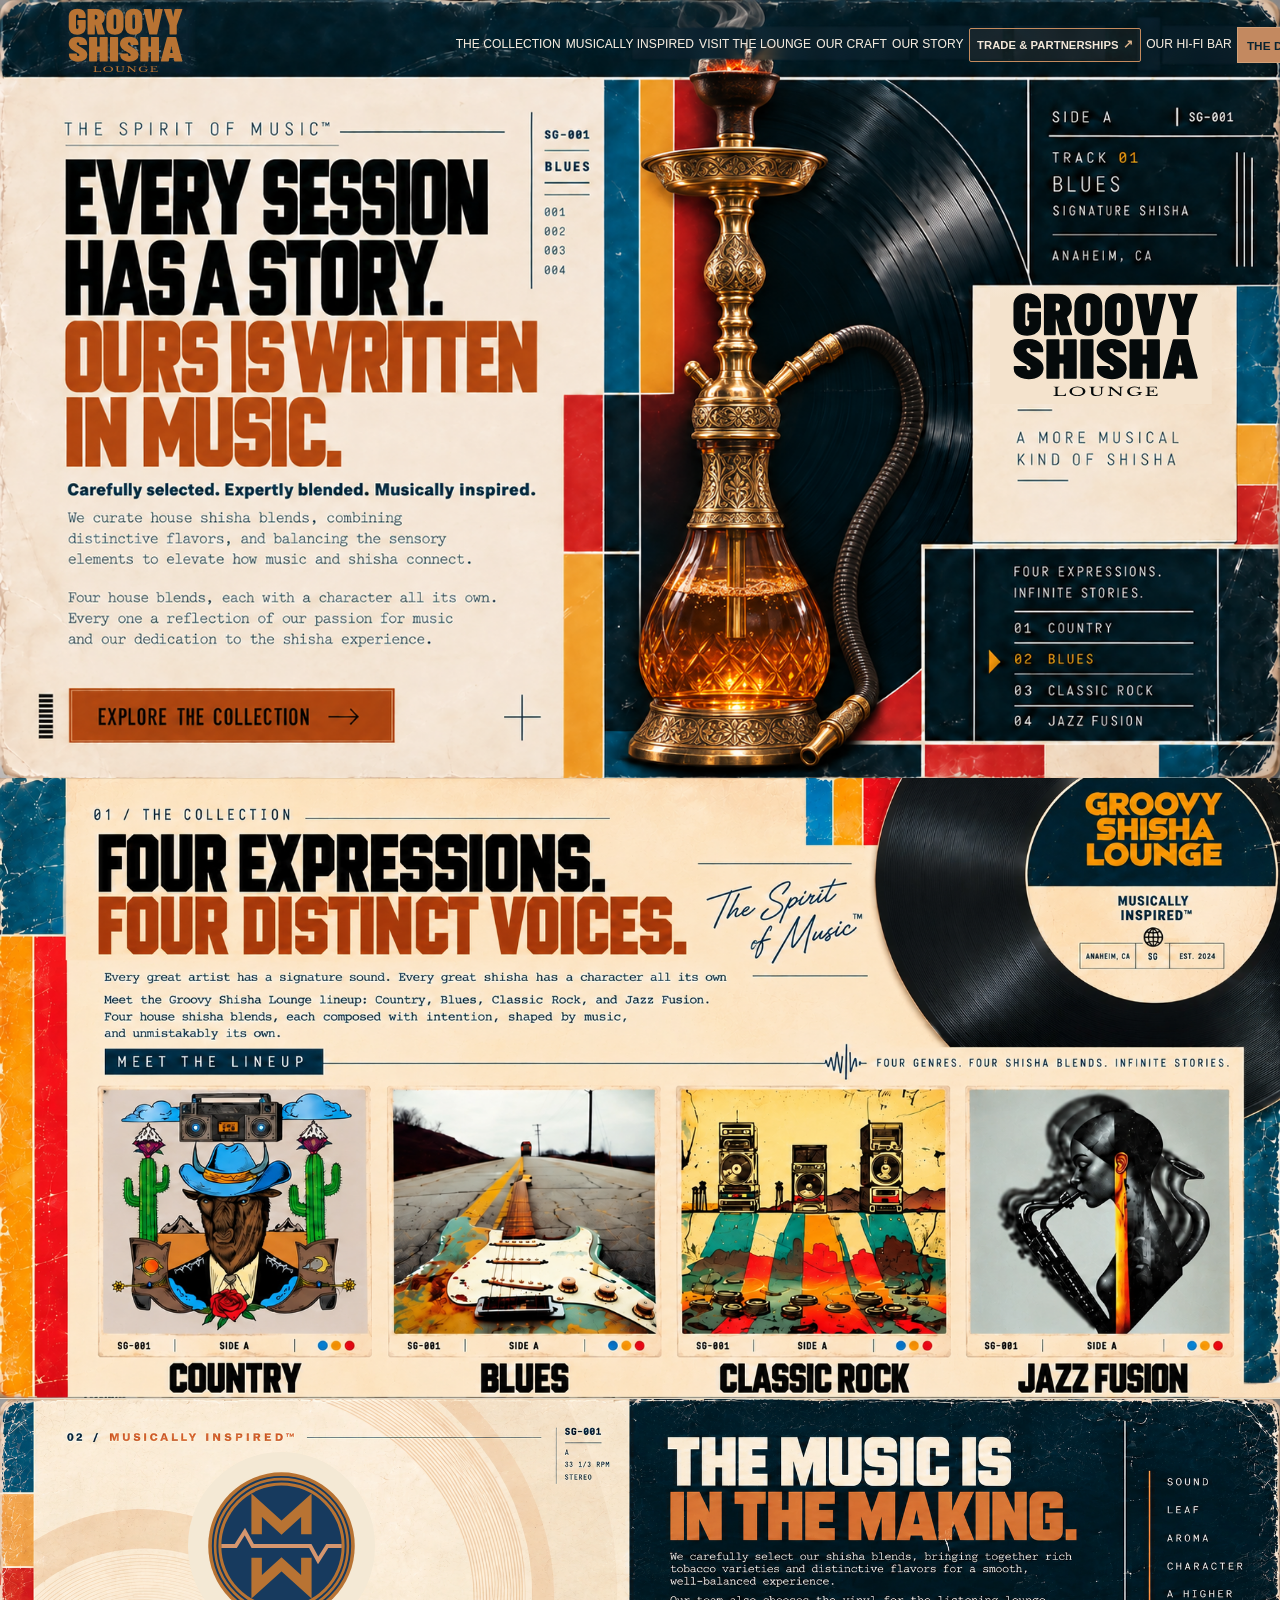
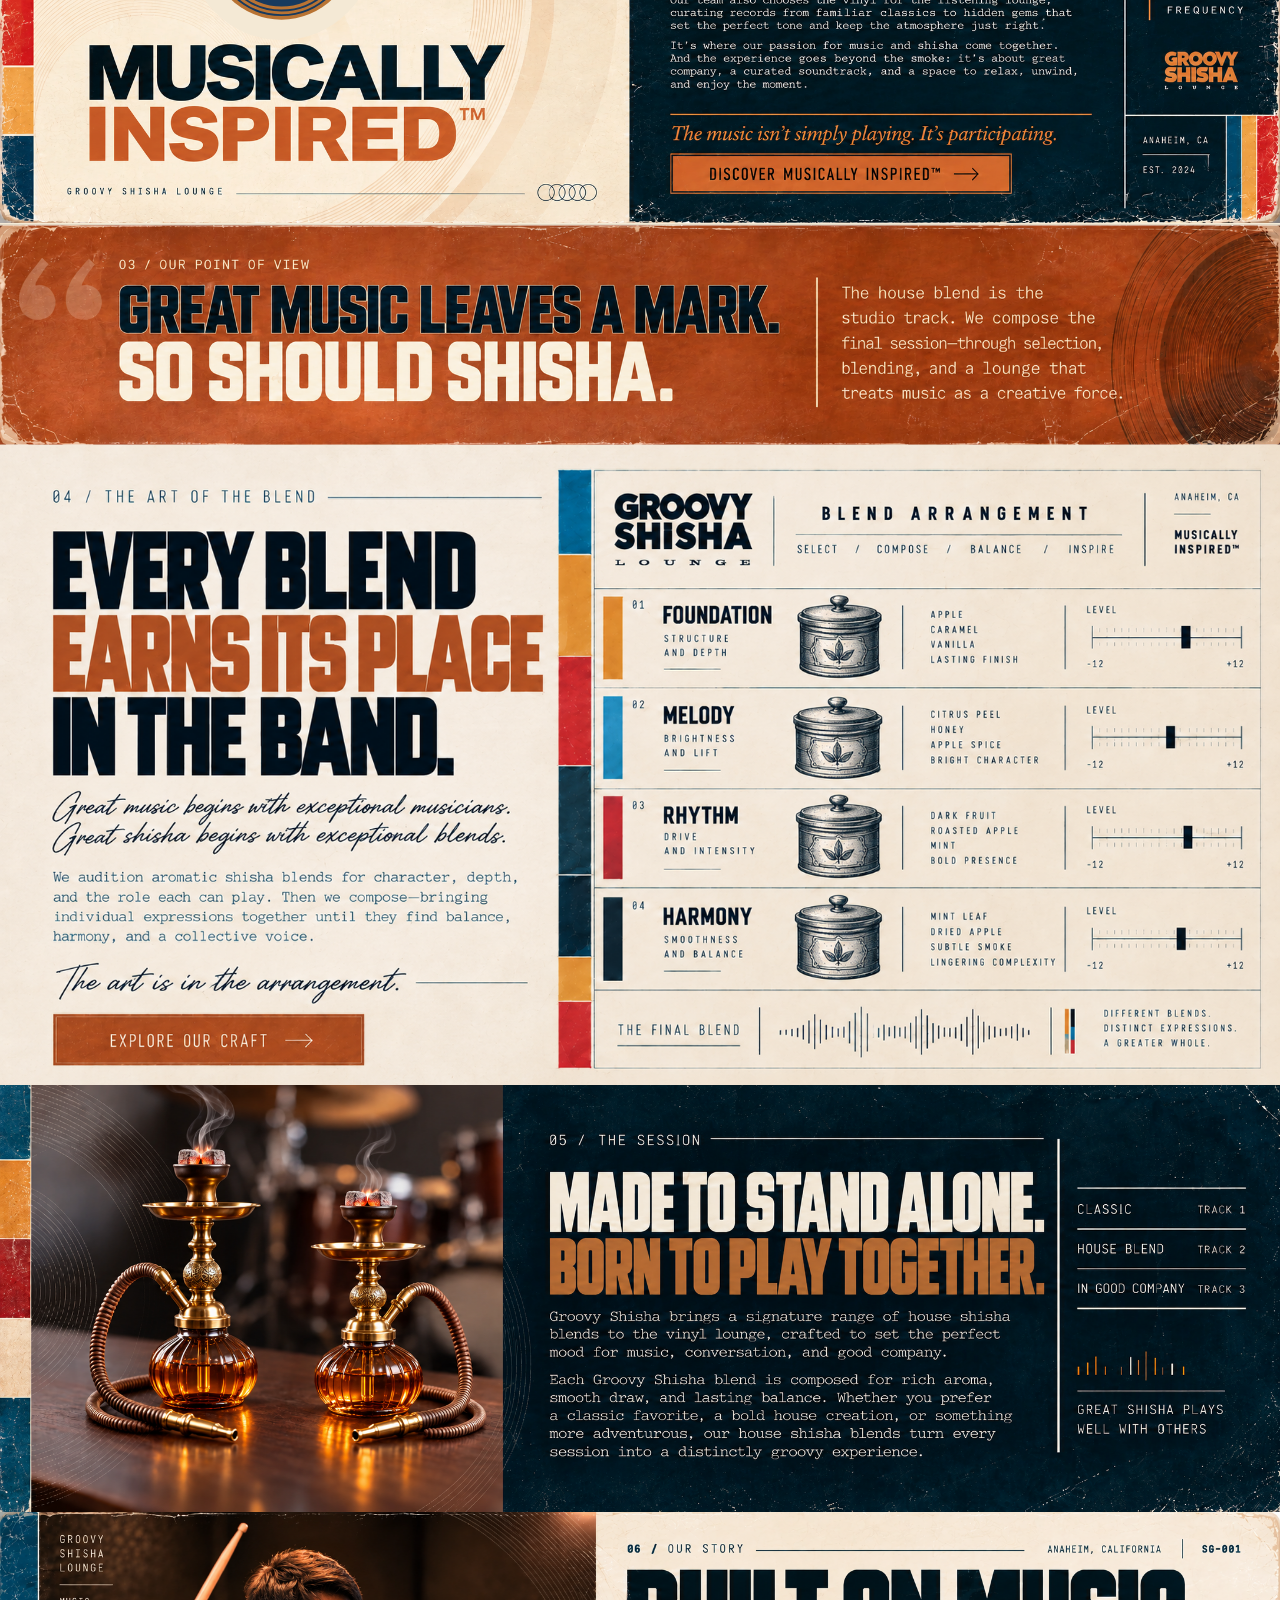
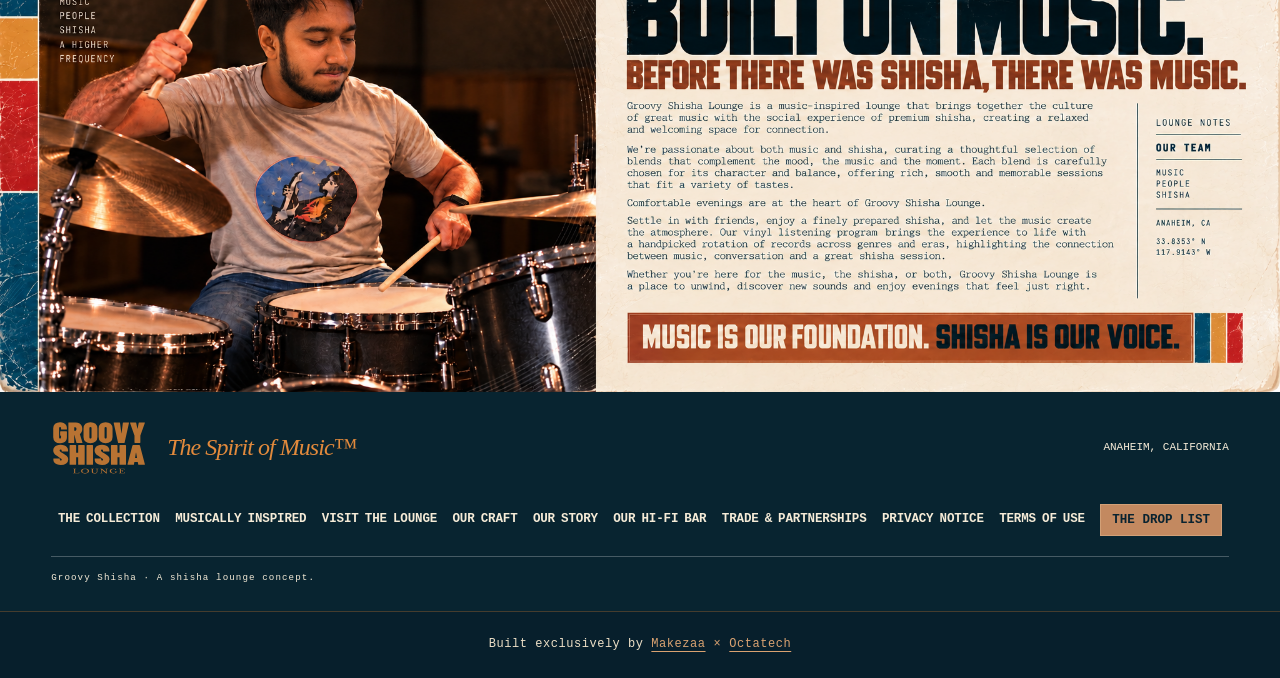
==== commit 7b4dde83: "Set production demo URLs" ====
--- a/index.html
+++ b/index.html
@@ -1,20 +1,13 @@
 <!DOCTYPE html>
 
-<html lang="en"><head><meta charset="utf-8"/><meta content="width=device-width, initial-scale=1" name="viewport"/><meta content="#081f2a" name="theme-color"/><meta content="Groovy Shisha Lounge. Four distinctive house blends, thoughtfully prepared shisha, and a vinyl listening room. Discover Country, Blues, Classic Rock, and Jazz Fusion." name="description"/><title>Groovy Shisha Lounge | The Spirit of Music™</title><link href="styles.css" rel="stylesheet"/><link href="index.html" rel="canonical"/><meta content="website" property="og:type"/><meta content="Groovy Shisha Lounge" property="og:site_name"/><meta content="Groovy Shisha Lounge | The Spirit of Music™" property="og:title"/><meta content="Groovy Shisha Lounge. Four distinctive house blends, thoughtfully prepared shisha, and a vinyl listening room. Discover Country, Blues, Classic Rock, and Jazz Fusion." property="og:description"/><meta content="https://stonegroovespirits.com/" property="og:url"/><meta content="noindex,nofollow" name="robots"/>
-<meta content="https://stonegroovespirits.com/assets/groovy-art-bed822aa70d528.png" property="og:image"/>
+<html lang="en"><head><meta charset="utf-8"/><meta content="width=device-width, initial-scale=1" name="viewport"/><meta content="#081f2a" name="theme-color"/><meta content="Groovy Shisha Lounge. Four distinctive house blends, thoughtfully prepared shisha, and a vinyl listening room. Discover Country, Blues, Classic Rock, and Jazz Fusion." name="description"/><title>Groovy Shisha Lounge | The Spirit of Music™</title><link href="styles.css" rel="stylesheet"/><link href="https://groovy-shisha-demo-xdr-sams-projects.vercel.app/" rel="canonical"/><meta content="website" property="og:type"/><meta content="Groovy Shisha Lounge" property="og:site_name"/><meta content="Groovy Shisha Lounge | The Spirit of Music™" property="og:title"/><meta content="Groovy Shisha Lounge. Four distinctive house blends, thoughtfully prepared shisha, and a vinyl listening room. Discover Country, Blues, Classic Rock, and Jazz Fusion." property="og:description"/><meta content="https://groovy-shisha-demo-xdr-sams-projects.vercel.app/" property="og:url"/><meta content="noindex,nofollow" name="robots"/>
+<meta content="https://groovy-shisha-demo-xdr-sams-projects.vercel.app/assets/groovy-art-bed822aa70d528.png" property="og:image"/>
 <meta content="Groovy Shisha Lounge — Groovy Shisha Lounge approved artwork" property="og:image:alt"/>
 <meta content="1536" property="og:image:width"/>
 <meta content="934" property="og:image:height"/>
 <meta content="summary_large_image" name="twitter:card"/>
-<script type="application/ld+json">{"@context":"https://schema.org","@graph":[{"@type":"Organization","@id":"https://stonegroovespirits.com/#organization","name":"Groovy Shisha Lounge","url":"https://stonegroovespirits.com/","logo":"https://stonegroovespirits.com/assets/stone-groove-spirits-logo-copper-master.svg","description":"Groovy Shisha Lounge brings four house shisha blends together with a vinyl listening room. Explore Country, Blues, Classic Rock, and Jazz Fusion.","address":{"@type":"PostalAddress","addressLocality":"Anaheim","addressRegion":"CA","addressCountry":"US"}},{"@type":"WebSite","@id":"https://stonegroovespirits.com/#website","name":"Groovy Shisha Lounge","url":"https://stonegroovespirits.com/","publisher":{"@id":"https://stonegroovespirits.com/#organization"},"inLanguage":"en-US"}]}</script>
-
-
-
-
+<script type="application/ld+json">{"@context":"https://schema.org","@graph":[{"@type":"Organization","@id":"https://groovy-shisha-demo-xdr-sams-projects.vercel.app/#organization","name":"Groovy Shisha Lounge","url":"https://groovy-shisha-demo-xdr-sams-projects.vercel.app/","logo":"https://groovy-shisha-demo-xdr-sams-projects.vercel.app/assets/stone-groove-spirits-logo-copper-master.svg","description":"Groovy Shisha Lounge brings four house shisha blends together with a vinyl listening room. Explore Country, Blues, Classic Rock, and Jazz Fusion.","address":{"@type":"PostalAddress","addressLocality":"Anaheim","addressRegion":"CA","addressCountry":"US"}},{"@type":"WebSite","@id":"https://groovy-shisha-demo-xdr-sams-projects.vercel.app/#website","name":"Groovy Shisha Lounge","url":"https://groovy-shisha-demo-xdr-sams-projects.vercel.app/","publisher":{"@id":"https://groovy-shisha-demo-xdr-sams-projects.vercel.app/#organization"},"inLanguage":"en-US"}]}</script>
 <!-- Stone Groove Spirits 21+ self-affirmation: site-wide, 2-hour remember -->
-
-
-
 <link href="sg-trade/sg-trade-nav.css" rel="stylesheet"/>
 <link href="sg-trade/sg-header-readability.css" rel="stylesheet"/><link href="sg-drop-list/drop-list.css" rel="stylesheet"/>
 <script defer="" src="sg-drop-list/drop-list.js"></script>
@@ -27,7 +20,6 @@
 <p class="demo-loader-status">Setting the groove</p>
 </div>
 </div>
-
 <header class="topbar"><a aria-label="Groovy Shisha Lounge home" class="brand" href="index.html#top"><img alt="Groovy Shisha Lounge — official copper logo" src="assets/stone-groove-spirits-logo-copper-master.svg"/></a><span class="location">ANAHEIM, CA</span><nav aria-label="Main navigation" id="nav"><a href="collection.html">THE COLLECTION</a><a href="musically-mastered.html">MUSICALLY INSPIRED</a><a href="where-to-buy.html">VISIT THE LOUNGE</a><a href="craft.html">OUR CRAFT</a><a href="story.html">OUR STORY</a><a class="sg-trade-nav-link" href="trade-partnerships.html">TRADE &amp; PARTNERSHIPS</a><a href="where-to-buy.html" rel="noopener noreferrer">OUR HI-FI BAR</a><a class="sgdl-nav-cta" data-sg-drop-list-open="" href="index.html#the-drop-list">THE DROP LIST</a></nav><button aria-controls="nav" aria-expanded="false" class="menu-toggle" id="menu-toggle">MENU <span aria-hidden="true">☰</span></button></header>
 <main id="top"><section aria-label="Groovy Shisha Lounge mobile introduction" class="sg-mobile-hero">
 <div class="sgmh-top"><a aria-label="Groovy Shisha Lounge home" class="sgmh-brand-corrected" href="index.html#top"><img alt="Groovy Shisha Lounge — official copper logo" src="assets/stone-groove-spirits-logo-copper-master.svg"/></a><span>ANAHEIM, CA</span><button aria-controls="sgmh-links" aria-expanded="false" id="sgmh-menu" type="button">MENU ☰</button></div>
@@ -259,6 +251,4 @@
 </section>
 </main><footer><div class="footer-brand"><img alt="Groovy Shisha Lounge — official copper logo" src="assets/stone-groove-spirits-logo-copper-master.svg"/><span class="script">The Spirit of Music™</span></div><div>ANAHEIM, CALIFORNIA</div><nav aria-label="Footer navigation"><a href="collection.html">THE COLLECTION</a><a href="musically-mastered.html">MUSICALLY INSPIRED</a><a href="where-to-buy.html">VISIT THE LOUNGE</a><a href="craft.html">OUR CRAFT</a><a href="story.html">OUR STORY</a><a href="where-to-buy.html" rel="noopener noreferrer">OUR HI-FI BAR</a><a class="sg-trade-nav-link" href="trade-partnerships.html">TRADE &amp; PARTNERSHIPS</a><a class="sg-trade-footer-privacy" href="privacy.html">PRIVACY NOTICE</a> <a class="sg-trade-footer-privacy" href="terms-of-use.html">TERMS OF USE</a><a class="sgdl-footer-link" data-sg-drop-list-open="" href="index.html#the-drop-list">THE DROP LIST</a></nav><small>Groovy Shisha · A shisha lounge concept.</small></footer><div aria-label="Website credits" class="demo-credit">Built exclusively by <a href="https://makezaa.com" rel="noopener noreferrer" target="_blank">Makezaa</a><span aria-hidden="true">×</span><a href="https://octetec.com/" rel="noopener noreferrer" target="_blank">Octatech</a></div>
 <script defer="True" src="script.js"></script>
-
-
 </body></html>
